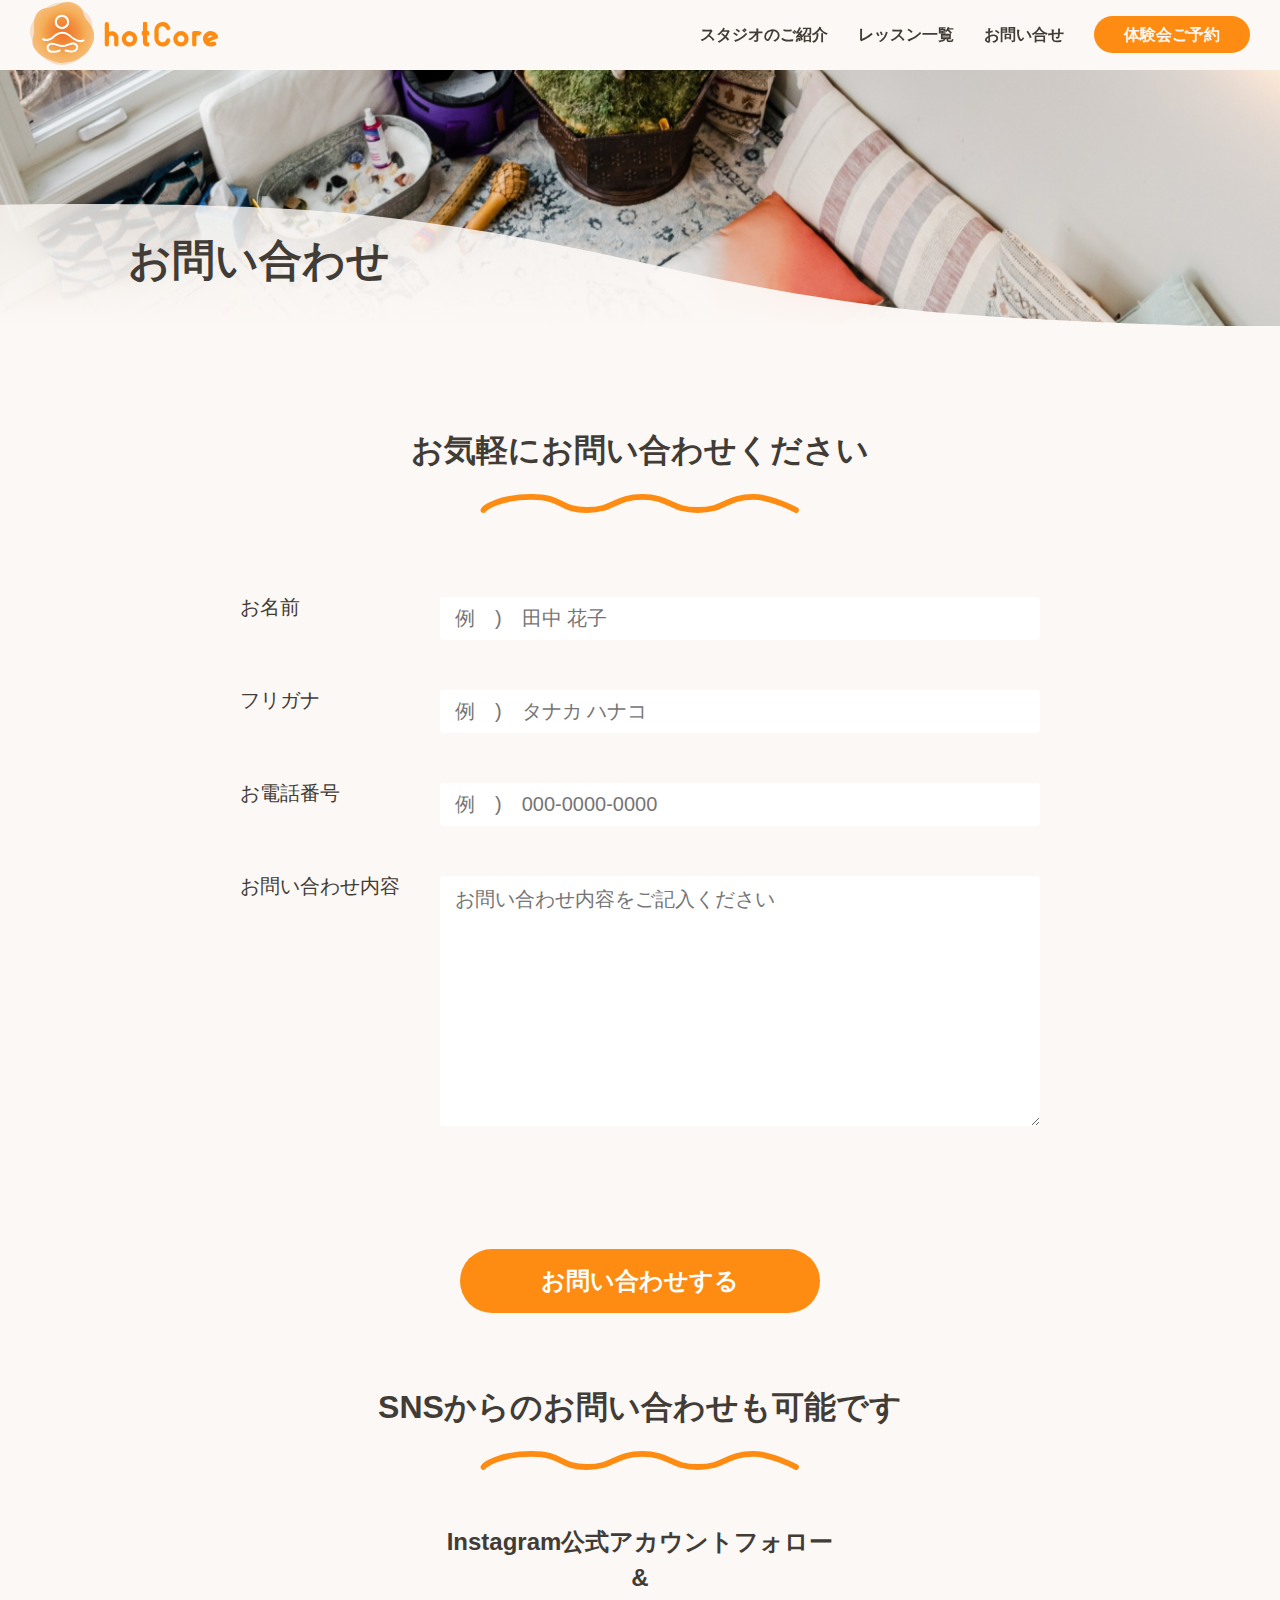
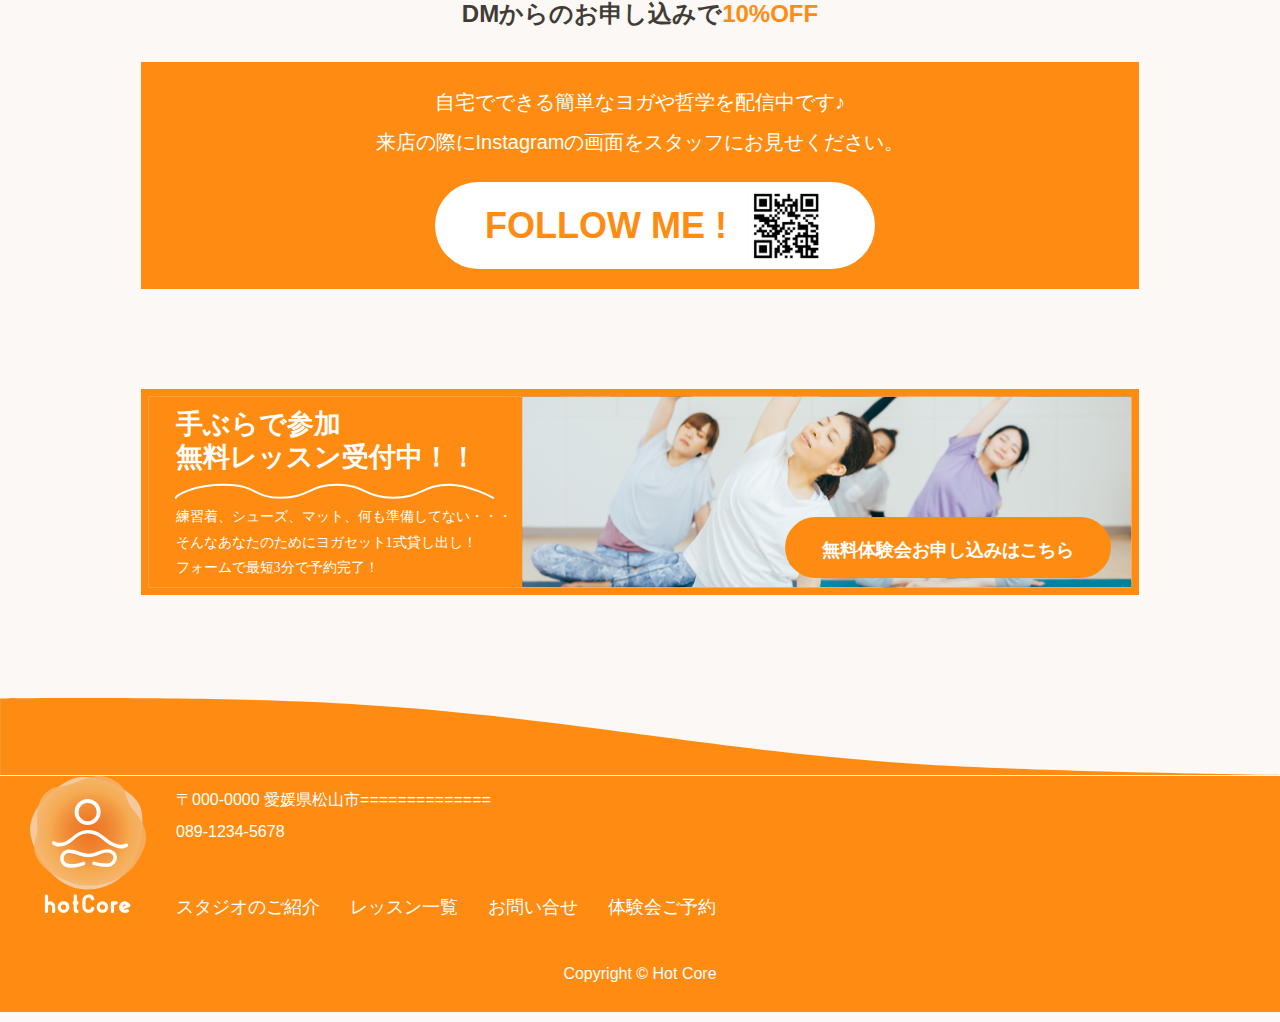
==== contact.html @ 3ba4bdf9 "Add files via upload" ====
<!DOCTYPE html>
<html lang="ja">
<head>
    <meta charset="UTF-8">
    <meta http-equiv="X-UA-Compatible" content="IE=edge">
    <meta name="viewport" content="width=device-width, initial-scale=1.0">
    <!-- favicon -->
    <link rel="shortcut icon" href="img/favicon.ico" type="image/x-icon">
    <!-- reset css -->
    <link rel="stylesheet" href="css/reset.css">
    <!-- FontAwesome CDN -->
    <link rel="stylesheet" href="https://use.fontawesome.com/releases/v5.15.4/css/all.css" integrity="sha384-DyZ88mC6Up2uqS4h/KRgHuoeGwBcD4Ng9SiP4dIRy0EXTlnuz47vAwmeGwVChigm" crossorigin="anonymous">
    <!-- original css -->
    <link rel="stylesheet" href="css/style.css">
    <title>hotCore | 松山初の少人数制ヨガスタジオ</title>
</head>
<body>

    <!-- ヘッダー -->
    <header class="header">
        <div class="header__logo">
            <h1><a href="index.html"><img src="img/logo.svg" alt="hotCoreのロゴ" class="header__logo-img"></a></h1>
        </div>
        <ul class="header__menu">
            <li class="header__menu-item"><a href="studio.html">スタジオのご紹介</a></li>
            <li class="header__menu-item"><a href="resson.html">レッスン一覧</a></li>
            <li class="header__menu-item"><a href="contact.html">お問い合せ</a></li>
            <li class="header__menu-item"><a class="header__menu-btn" href="trial.html">体験会ご予約</a></li>
        </ul>
        
        <!-- ハンバーガーメニュー -->
        <div class="sp-header">
            <div id="trial-btn" class="header__menu-item"><a class="header__menu-btn" href="trial.html">体験会ご予約</a></div>
            <div id="hamburger" class="header__menu-item hamburger">
                <span></span>
                <span></span>
                <span></span>
            </div>
        </div>
        <ul id="sp-header__menu" class="sp-header__menu">
            <li class="sp-header__menu-item"><a href="studio.html">スタジオのご紹介</a></li>
            <li class="sp-header__menu-item"><a href="resson.html">レッスン一覧</a></li>
            <li class="sp-header__menu-item"><a href="contact.html">お問い合せ</a></li>
            <li class="sp-header__menu-item"><a class="sp-header__menu-btn" href="trial.html">体験会ご予約</a></li>
        </ul>
    </header>

    <div class="page-parts__container">
        <!-- 下層ページのヘッダー -->
        <div class="page-parts__header contact__header">
            <picture>
                <source class="page-parts__header-mask" srcset="img/sp-page-parts__header-mask.svg" alt="" media="(max-width: 639px)">
                <img class="page-parts__header-mask" src="img/page-parts__header-mask.svg" alt="">
            </picture>
            <h2 class="page-parts__maintitle">お問い合わせ</h2>
        </div>

        <div class="contact__inner">
            <div class="common-title">
                <h2 class="common-maintitle">お気軽にお問い合わせください</h2>
                <img src="img/orange-line.svg" alt="" class="common-line">
            </div>

            <form class="form" action="#" method="post">
                <div class="form-row">
                    <h3><label for="name">お名前</label></h3>
                    <div class="input">
                        <input type="text" name="name" id="name" placeholder="例　)　田中 花子">
                    </div>
                </div>
                <div class="form-row">
                    <h3><label for="ruby">フリガナ</label></h3>
                    <div class="input"><input type="text" name="ruby" id="ruby" placeholder="例　)　タナカ ハナコ"></div>
                </div>
                <div class="form-row">
                    <h3><label for="tel">お電話番号</label></h3>
                    <div class="input"><input type="tel" name="tel" id="tel" placeholder="例　)　000-0000-0000"></div>
                </div>
                <div class="form-row">
                    <h3><label for="text">お問い合わせ内容</label></h3>
                    <div class="textarea"><textarea name="text" id="text" rows="10" placeholder="お問い合わせ内容をご記入ください"></textarea></div>
                </div>
                <div class="form-row">
                    <a href="#" class="form-btn">お問い合わせする</a>
                </div>
            </form>
        </div>
        <div class="common-inner">
            <div class="common-title">
                <h2 class="common-maintitle">SNSからの<span class="sp-br"></span>お問い合わせも可能です</h2>
                <img src="img/orange-line.svg" alt="" class="common-line">
            </div>

            <div class="sns__subtitle">
                <h3>
                    Instagram公式アカウントフォロー<br>
                    &amp;<br>
                    DMからのお申し込みで<span>10%OFF</span>
                </h3>
            </div>
            <div class="sns__desc">
                <p class="sns__text">
                    自宅でできる簡単なヨガや哲学を配信中です♪<br>
                    来店の際にInstagramの画面をスタッフにお見せください。
                </p>
                <div class="sns__link mt-20">
                    <a href="#"><i class="fab fa-instagram official"></i></a>
                    <div class="sns__qr"><p>FOLLOW ME !</p><img src="img/QR.svg" alt="QRコード"></div>
                </div>
            </div>
        </div>

        <!-- お申込みはこちらから -->
        <section class="banner common-wrapper">
            <div class="banner__inner common-inner">
                <!-- <div class="banner__desc">
                    <h2 class="banner__desc-title">手ぶらで参加<br>無料レッスン受付中！！</h2>
                    <img src="img/white-line.svg" class="banner__desc-line">
                    <p class="banner__desc-text">
                        練習着、シューズ、マット、何も準備してない・・・<br>
                        そんなあなたのためにヨガセット1式貸し出し！<br>
                        フォームで最短3分で予約完了！
                    </p>
                    <div class="banner__contact-box">
                        <img src="img/banner__img.jpg" alt="4人の女性がヨガをしている様子" class="banner__img">
                        <a href="contact.html" class="banner__contact-btn">無料体験会お申し込みはこちら</a>
                    </div>
                </div> -->
                <picture>
                    <source class="banner-img" srcset="img/sp-banner.svg" media="(max-width: 639px)">
                    <img src="img/banner.svg" alt="手ぶらで参加無料レッスン受付中" class="banner-img">
                </picture>
                <a href="">
                    <picture>
                        <source class="banner-btn" srcset="img/sp-banner-btn.svg" media="(max-width: 639px)">
                        <img src="img/banner-btn.svg" alt="無料体験会お申し込みはこちら" class="banner-btn">
                    </picture>
                </a>
                <!-- <a href="contact.html" class="banner__contact-btn">無料体験会お申し込みはこちら</a> -->
            </div>
        </section>
    </div>

    <!-- フッター -->
    <footer class="footer">
        <picture>
            <source srcset="img/sp-footer__deco.svg" media="(max-width: 639px)">
            <img class="footer__deco" src="img/footer__item.svg" alt="">
        </picture>
        <div class="footer__wrapper">
            <div class="footer__desc">
                <div class="footer__logo">
                    <a href="index.html"><img src="img/footer__logo.svg" alt="hotCore" class="footer__logo-img"></a>
                </div>
                <div class="footer__desc-detail">
                    <address>
                        <p class="address common-text">
                            〒000-0000 愛媛県松山市==============<br>
                            089-1234-5678
                        </p>   
                    </address>
                    <ul class="footer__menu">
                        <li class="footer__menu-item"><a href="studio.html">スタジオのご紹介</a></li>
                        <li class="footer__menu-item"><a href="resson.html">レッスン一覧</a></li>
                        <li class="footer__menu-item"><a href="contact.html">お問い合せ</a></li>
                        <li class="footer__menu-item"><a href="trial.html">体験会ご予約</a></li>
                    </ul>
                </div>
            </div>
            <small>Copyright &copy; Hot Core</small>
        </div>
    </footer>
    <script src="js/index.js"></script>
</body>
</html>
---- css/style.css ----
body{
    font-family: 'Zen Kaku Gothic New', sans-serif;
    color: #413C35;
    background-color: #FCF8F5;
}

p{
    line-height: 2;
}

/* header */
.header{
    height: 70px;
    display: flex;
    justify-content: space-between;
    align-items: center;

    position: fixed;
    top:  0;
    left: 0;
    right: 0;
    z-index: 1;
}

.header__logo{
    margin-left: 30px;
}

.header__menu{
    display: flex;
}

.header__menu-item{
    margin-right: 30px;
    font-weight: 600;
    transition: all 0.25s;
}

.header__menu-btn{
    color: #FCF8F5;
    background-color: #FE8C12;
    padding: 10px 30px;
    border-radius: 90px;
}

.sp-header,.sp-header__menu{
    display: none;
}

/* front-fv */
.front-fv__bg{
    position: relative;
}

.front-fv img {
    width: 100%;
}

.front-fv__desc{
    position: absolute;
    top: 50%;
    right: 30px;
}

.sp-front-fv__desc{
    display: none;
}

.front-fv__maintitle{
    font-size: calc(100vw / 30);
    line-height: 1.3;
    letter-spacing: 0.2em;
}

.front-fv__subtitle{
    font-size: calc(100vw / 78);
    padding-top: 20px;
}

/* common */
.common-wrapper{
    margin-top: 100px;
}

.common-inner{
    box-sizing: border-box;
    max-width: 1018px;
    width: 95%;
    margin: 0 auto;
    padding: 0 10px;
}

.common-inner-fluid{
    box-sizing: border-box;
    max-width: 1018px;
    width: 100%;
    margin: 0 auto;
}

.common-title + div,.common-title + ul,.common-title + ol,.common-title + form{
    margin-top: 50px;
}

.common-title{
    text-align: center;
}

.common-maintitle{
    font-size: 32px;
    padding-bottom: 20px;
    line-height: 1.5;
}

.common__desc{
    text-align: center;
    margin: 30px 0;
}

.common-subtitle{
    font-size: 24px;
    /* padding-bottom: 20px; */
}

.common-text{
    font-size: 16px;
}

.common-line{
    width: 320px;
}

.mt-50{
    margin-top: 50px;
}

.mt-30{
    margin-top: 30px;
}

.mt-20{
    margin-top: 20px;
}

.lh-15{
    line-height: 1.5;
}

.lh-17{
    line-height: 1.7;
}

/* banner */
/* .banner__inner{
    box-sizing: border-box;
    display: flex;
    color: #FFFFFF;
    font-weight: 500;
    background-color: #FE8C12;
    padding: 10px;
} */

.banner__inner{
    position: relative;
}

.banner-img{
    width: 100%;
}

.banner-btn{
    width: 32%;
    position: absolute;
    bottom: 20px;
    right: 3vw;
}

.banner-img{
    width: 100%;
}

/* .banner__desc{
    width: 35%;
    padding: 0 25px 0 25px;
}

.banner__desc-title{
    font-size: 28px;
    line-height: 1.3;
}

.banner__desc-line{
    width: 100%;
    padding-top: 10px;
    padding-bottom: 10px;
}

.banner__desc-text{
    font-size: 14px;
}

.banner__contact-box{
    width: 65%;
    position: relative;
}

.banner__img{
    width: 100%;
    height: auto;
} */

/* about */
.front-about__desc-box + .front-about__desc-box{
    margin-top: 100px;
}

.front-about__desc-box{
    display: flex;
    flex-wrap: wrap;
    justify-content: space-between;
    align-items: flex-end;
}

.front-about__desc{
    width: 55%;
    padding-bottom: 20px;
}

.front-about__img{
    display: block;
    width: 40%;
}

/* studio */
.front-studio__img-box{
    display: flex;
    flex-wrap: wrap;
    justify-content: space-between;
}

.front-studio__img{
    width: 47%;
}
    
.front-studio__guideline{
    background-color: #F0CDC1;
    padding: 20px 0;
    text-align: center;
}

.front-studio__guideline-text{
    color: #D06456;
    font-weight: 600;
    font-size: 20px;
    line-height: 1.5;
}

.front-studio__guideline a{
    text-decoration: underline;
}

/* front-instructor */
.front-instructor__wrap{
    text-align: center;
}

.front-instructor__desc{
    display: flex;
    flex-wrap: wrap;
    justify-content: space-between;
}

.front-instructor__desc-box{
    box-sizing: border-box;
    width: 48%;
    background-color: #FFFFFF;
    border-radius: 90px;
    padding: 20px 30px 50px;
    text-align: left;
}

.front-instructor__info-box{
    display: flex;
}

.front-instructor__img{
    width: 38%;
}

.front-instructor__img img{
    width: 100%;
}

.front-instructor__info{
    width: 62%;
    padding-left: 2%;
}

.front-instructor__name{
    font-size: 24px;
    font-weight: 600;
    margin-bottom: 5px;
}

.individual{
    font-size: 26px;
    font-weight: 600;
    padding-left: 15px;
}

.front-instructor__ctf{
    padding-inline-start: 1em;
}

.front-instructor__ctf li{
    font-size: 14px;
    line-height: 1.7;
    position: relative;
}

.front-instructor__ctf li::before{
    content: "・";
    position: absolute;
    top: 0em;
    left: -1em;
}

.front-instructor__text{
    font-size: 16px;
    font-weight: 500;
    line-height: 1.5;
    margin-top: 20px;
}

/* front-course */
.front-course__wrap{
    display: flex;
    flex-wrap: wrap;
    justify-content: space-between;
}

.front-course__course-box{
    width: 31%;
    border-radius: 90px;
    overflow: hidden;
}

.front-course__img{
    width: 100%;
    height: 53%;
}

.front-course__desc{
    box-sizing: border-box;
    background-color: #FFFFFF;
    height: 47%;
    padding: 20px 35px 30px;
}

.front-course__text{
    font-weight: 500;
}

.front-course__btn{
    margin-top: 100px;
    text-align: center;
}

.front-course__btn a{
    display: block;
    width: 45%;
    background-color: #FE8C12;
    color: #FFFFFF;
    font-size: 24px;
    font-weight: 600;
    margin: 0 auto;
    padding: 20px 0;
    border-radius: 90px;
}

/* front-itd */
.front-itd__wrap{
    display: flex;
    flex-wrap: wrap;
    align-items: flex-end;
    background-color: #FFFFFF;
    padding: 30px 30px;
    border-radius: 90px;
}

.front-itd__img{
    width: 44%;
}

.front-itd__desc-box{
    box-sizing: border-box;
    width: 56%;
    padding: 0 30px 0 20px;
}

.front-itd__subtitle{
    color: #FE8C12;
}

.front-itd__btn{
    display: block;
    width: 100%;
    background-color: #FE8C12;
    color: #FFFFFF;
    font-size: 24px;
    font-weight: 600;
    border-radius: 90px;
    text-align: center;
    padding: 20px 0;
    margin-top: 30px;
}

/* front-voice */
.front-voice__desc-box{
    display: flex;
    align-items: center;
}

.front-voice__img{
    width: 18%;
}

.front-voice__desc-box + .front-voice__desc-box{
    margin-top: 50px;
}

.front-voice__desc{
    width: 82%;
    background-color: #F6D7BD;
    font-weight: 500;
    padding: 30px 40px;
    border-radius: 90px;
    margin-left: 50px;
    position: relative;
}

.front-voice__desc::before{
    content: "";
    width: 30px;
    height: 25px;
    background-color: #F6D7BD;
    clip-path: polygon(0 50%, 100% 0, 100% 100%, 0 50%);
    position: absolute;
    top: 50%;
    left: -28px;
    transform: translateY(-50%);
}

.front-voice__info{
    font-size: 24px;
}

/* front-access */
.map{
    width: 100%;
}

/* front-contact */
.front-contact__btn{
    display: block;
    width: 45%;
    background-color: #FE8C12;
    color: #FFFFFF;
    font-size: 24px;
    font-weight: 600;
    text-align: center;
    border-radius: 90px;
    margin: 70px auto 0;
    padding: 20px 0;
}

/* footer */
.footer{
    color: #FFFFFF;
    font-weight: 500;
    text-align: center;
    margin-top: 100px;
}

.footer__deco{
    width: 100%;
    margin-bottom: -2px;
}

.footer__wrapper{
    background-color: #FE8C12;
    padding: 0 30px 30px;
}

.footer__desc{
    display: flex;
    align-items: flex-end;
}

.footer__desc-detail{
    padding-left: 30px;
    text-align: left;
}

address{
    font-style: normal;
}

.footer__menu{
    display: flex;
    font-size: 18px;
    padding-top: 50px;
}

.footer__menu-item + *{
    padding-left: 30px;
}

small{
    display: block;
    margin-top: 50px;
}

/* page-parts */
.page-header{
    background-color: #FCF8F5;
}

.page-parts__container{
    margin-top: 70px;
}

.page-parts__header{
    width: 100%;
    height: 20vw;
    position: relative;
    background-repeat: no-repeat;
    background-size: cover;
    background-position: center;
}

.page-parts__header-bg{
    width: 100%;
    height: 100%;
}

.page-parts__header-mask{
    width: 100%;
    position: absolute;
    bottom: -2px;
    left: 0;
}

.page-parts__maintitle{
    font-size: calc(100vw / 30);
    position: absolute;
    bottom: 3.5vw;
    left: 10vw;
}

/* studio */
.studio__header{
    background-image: url("../img/studio-header.jpg");
}

/* resson */
.resson__header{
    background-image: url("../img/resson-header.jpg");
}

.resson__wrap{
    display: flex;
    flex-wrap: wrap;
}

.resson__img{
    width: 43%;
}

.resson__img img{
    width: 100%;
}

.resson__desc{
    box-sizing: border-box;
    width: 57%;
    padding-left: 6%;

}


.resson__info-list{
    font-weight: 500;
}

.resson__features{
    display: inline-block;
    color: #FCF8F5;
    background-color: #FE8C12;
    font-weight: 500;
    font-size: 16px;
    padding: 0 30px;
    border-radius: 90px;
}

.resson__text{
    line-height: 1.5;
}

.resson__cp-lists{
    display: flex;
    flex-wrap: wrap;
    justify-content: space-between;
}

.resson__cp-list{
    box-sizing: border-box;
    width: 31%;
    background-color: #FFFFFF;
    text-align: center;
    padding: 40px 20px;
    border-radius: 90px;
}

.resson__cp-topbox{
    background-image: url("../img/dashed.svg");
    background-position: bottom;
    background-size: contain;
    background-repeat: repeat-x;
    padding-bottom: 10px;
}

.resson__cp-bottombox{
    padding-top: 10px;
}

.resson__cp-name{
    font-size: 28px;
    color: #FE8C12;
}

.resson__cp-price{
    font-size: 26px;
    font-weight: 600;
    margin-top: 5px;
}

.resson__cp-price span{
    font-size: 16px;
    font-weight: 400;
    padding-left: 10px;
}

.resson__cp-not{
    font-size: 20px;
    font-weight: 600;
}

.resson__cp-not span:nth-child(1){
    font-size: 24px;
}

.resson__cp-not span:nth-child(2){
    font-size: 20px;
    font-weight: 500;
}

.resson__cp-any span{
    font-size: 22px;
}

.resson__cp-features{
    text-align: left;
    font-weight: 500;
    line-height: 1.5;
    padding-inline-start: 10px;
}

/* contact */
.contact__header{
    background-image: url("../img/contact-header.jpg");
}

.contact__inner{
    margin-top: 100px;
}

.form{
    max-width: 800px;
    width: 85%;
    margin: 0 auto;
    padding-top: 30px;
}

.form-row + * {
    margin-top: 50px;
}

.form-row{
    display: flex;
}

.form-row h3{
    width: 25%;
}

.form-row label{
    font-size: 20px;
    font-weight: 500;
}

input, textarea{
    width: 100%;
    border: none;
    font-size: 20px;
}

.input, .textarea{
    width: 75%;
}

.input input,.textarea textarea{
    box-sizing: border-box;
    background-color: #FFFFFF;
    padding: 10px 15px;
    border-radius: 4px;
}

.form-btn{
    display: block;
    width: 45%;
    background-color: #FE8C12;
    color: #FFFFFF;
    font-size: 24px;
    font-weight: 600;
    text-align: center;
    border-radius: 90px;
    margin: 70px auto;
    padding: 20px 0;
}

.sns__subtitle{
    font-size: 24px;
    text-align: center;
    font-weight: 500;
    line-height: 1.5;
}

.sns__subtitle span{
    color: #FE8C12;
}

.sns__desc{
    background-color: #FE8C12;
    color: #FFFFFF;
    text-align: center;
    padding: 20px 0;
    margin-top: 30px;
}

.sns__text{
    font-size: 20px;
}

.sns__link{
    display: flex;
    align-items: center;
    justify-content: center;
}

.official{
    font-size: 90px;
}

.sns__qr{
    display: flex;
    align-items: center;
    background-color: #FFFFFF;
    padding: 5px 50px;
    border-radius: 90px;
    margin-left: 30px;
}

.sns__qr p{
    color: #FE8C12;
    font-size: 36px;
    font-weight: 600;
    padding-right: 20px;
}

/* trial */
.trial__header{
    background-image: url("../img/trial-header.jpg");
}

.trial__subtitle{
    line-height: 1.5;
}

.trial__wrap{
    display: flex;
    flex-wrap: wrap;
    justify-content: space-between;
    align-items: center;
}

.trial__desc{
    width: 55%;
}

.trial__img{
    display: block;
    width: 40%;
}

.trial__flow-list + *{
    padding-top: 100px;
}

.trial__flow-img{
    width: 30%;
}

.trial__flow-img img{
    width: 100%;
}

.trial__flow-list{
    display: flex;
    align-items: center;
    position: relative;
    overflow: hidden;
}

.trial__flow-number::before,.trial__flow-number::after{
    content: "";
    width: 5px;
    height: 300px;
    background-image: url("../img/trial-line.svg");
    position: absolute;
    left: 50%;
    transform: translateX(-50%);
    z-index: -1;
}

.trial__flow-number01::before,.trial__flow-number01::after{
    top: 0;
}

.trial__flow-number02::before,.trial__flow-number03::before{
    top: 0;
}

.trial__flow-number02::after,.trial__flow-number03::after{
    bottom: 0;
}

.trial__flow-number04::before,.trial__flow-number04::after{
    bottom: 0;
}

.trial__flow-number {
    width: 5%;
    margin: 0 3.5% 0 6.5%;
    position: relative;
}

.trial__flow-number-bg{
    width: 100%;
    padding-bottom: 100%;
    background-color: #FE8C12;
    border-radius: 50%;
    position: relative;
}

.trial__flow-number p{
    font-size: 32px;
    font-weight: 600;
    color: #FFFFFF;
    position: absolute;
    top: 6px;
    left: 50%;
    transform: translateX(-50%);
    line-height: 1;
}

.trial__flow-desc{
    width: 55%;
}

.trial__flow-subtitle{
    font-size: 32px;
}

.trial__flow-text a{
    color: #FE8C12;
    text-decoration: underline;
}

.trial__banner-subtitle{
    text-align: center;
    font-size: 24px;
    margin-bottom: 50px;
}

.trial__banner{
    width: 100%;
}

.trial__book-subtitle{
    text-align: center;
}

.ycbm{
    width: 100%;
    margin-top: 50px;
}

/* tablet */
@media screen and (min-width:640px) and (max-width:1023px) {
    .br::before{
        content: "\A";
        white-space: pre;
    }
}

@media screen and (max-width:1023px) {
    .header__menu{
        display: none;
    }

    .header__menu-item.hidden{
        opacity: 0;
    }

    .sp-header{
        display: flex;
        align-items: center;
    }

    .hamburger{
        box-sizing: border-box;
        width: 30px;
        position: relative;
    }

    .hamburger span{
        display: block;
        width: 100%;
        height: 3px;
        background-color: #FE8C12;
        border-radius: 90px;
        transition: all 0.25s;
        position: absolute;
    }

    .hamburger span:nth-of-type(1){
        top: -8px;
        left: 0;
    }

    .hamburger span:nth-of-type(2){
        top: 0;
        left: 0;
    }

    .hamburger span:nth-of-type(3){
        top: 8px;
        left: 0;
    }

    .hamburger.open span:nth-of-type(1){
        top: 0;
        left: 0;
        transform: rotate(45deg);
    }

    .hamburger.open span:nth-of-type(2){
        opacity: 0;
    }

    .hamburger.open span:nth-of-type(3){
        top: 0;
        left: 0;
        transform: rotate(-45deg);
    }

    /* .hamburger span,
    .hamburger span::before,
    .hamburger span::after{
        content: "";
        display: block;
        width: 100%;
        height: 3px;
        background-color: #FE8C12;
        border-radius: 90px;
        transition: all 0.25s;
    }
    
    .hamburger span{
        position: relative;
    }

    .hamburger span::before{
        position: absolute;
        top: -8px;
        left: 0;
    }

    .hamburger span::after{
        position: absolute;
        top: 8px;
        left: 0;
    }

    .hamburger.open span{
        visibility: hidden;
    }

    .hamburger.open span::before{
        top: 0;
        left: 0;
        transform: rotate(45deg);
        visibility: visible;
    }
    
    .hamburger.open span::after{
        top: 0;
        left: 0;
        transform: rotate(-45deg);
        visibility: visible;
    } */

    .sp-header__menu{
        display: block;
        box-sizing: border-box;
        width: 100%;
        height: calc(100vh - 70px);
        background-color: #FCF8F5;
        position: fixed;
        bottom: 0;
        left: 0;
        text-align: center;
        padding-top: 50px;
        opacity: 0;
        visibility: hidden;
        transition: all 0.25s;
    }

    .sp-header__menu.open{
        opacity: 1;
        visibility: visible;
    }

    .sp-header__menu-item{
        box-sizing: border-box;
        font-size: 22px;
        font-weight: 600;
    }

    .sp-header__menu-item + .sp-header__menu-item{
        margin-top: 50px;
    }

    .sp-header__menu-btn{
        color: #FFFFFF;
        background-color: #FE8C12;
        padding: 15px 60px;
        border-radius: 90px;
        display: inline-block;
    }

    .common-title + div, .common-title + ul, .common-title + ol, .common-title + form {
        margin-top: 40px;
    }

    .common-maintitle {
        font-size: 28px;
        padding-bottom: 10px;
        line-height: 1.5;
    }

    .common-line{
        width: 280px;
    }    

    .common-wrapper {
        margin-top: 80px;
    }    

    .common-block__wrap {
        margin-top: 40px;
    }

    .common-text {
        font-size: 14px;
    }

    .common__desc {
        margin: 25px 0;
    }

    .common-subtitle{
        font-size: 20px;
        /* padding-bottom: 30px; */
    }

    .mt-50{
        margin-top: 30px;
    }

    .mt-30 {
        margin-top: 10px;
    }

    .mt-20{
        margin-top: 15px;
    }

    .front-studio__guideline {
        padding: 15px 0;
    }

    .front-studio__guideline-text {
        font-size: 18px;
    }

    .front-instructor__name {
        font-size: 22px;
        font-weight: 600;
        margin-bottom: 5px;
    }

    .individual {
        font-size: 24px;
        padding-left: 10px;
    }

    .front-instructor__text {
        font-size: 14px;
        margin-top: 15px;
    }

    .front-instructor__ctf li {
        font-size: 11px;
    }

    .front-course__btn {
        margin-top: 80px;
    }

    .front-course__btn a {
        font-size: 22px;
        padding: 15px 0;
    }

    .front-itd__desc-box {
        padding: 0 10px 0 20px;
    }

    .front-itd__btn {
        font-size: 20px;
        padding: 15px 0;
        margin-top: 20px;
    }

    .front-voice__desc {
        margin-left: 40px;
    }

    .front-voice__info {
        font-size: 22px;
    }

    .front-contact__btn {
        font-size: 22px;
        margin: 60px auto 0;
        padding: 15px 0;
    }

    .front-access__wrap p{
        width: 95%;
        padding: 0 10px;
        margin: 0 auto;
    }

    .footer{
        margin-top: 80px;
    }

    .footer__desc-detail {
        padding-left: 20px;
    }

    .footer__menu {
        font-size: 16px;
        padding-top: 40px;
    }

    small{
        margin-top: 40px;
    }

    .resson__desc {
        padding-left: 4%;
    }

    .resson__features {
        padding: 0px 20px;
    }

    .resson__cp-name {
        font-size: 24px;
    }

    .resson__cp-price {
        font-size: 24px;
    }

    .resson__cp-price span {
        font-size: 14px;
    }

    .resson__cp-not {
        font-size: 18px;
    }

    .resson__cp-not span:nth-child(1) {
        font-size: 22px;
    }

    .resson__cp-not span:nth-child(2) {
        font-size: 18px;
    }

    .form-row {
        display: block;
    }

    .form-row h3 {
        width: auto;
        font-size: 20px;
    }

    .input, .textarea {
        width: 100%;
        margin-top: 15px;
    }
    
    input, textarea {
        font-size: 18px;
    }

    .form-btn {
        width: 50%;
        font-size: 22px;
    }

    .sns__subtitle{
        font-size: 22px;
    }

    .sns__text {
        font-size: 16px;
    }

    .official {
        font-size: 70px;
    }

    .sns__qr p {
        font-size: 28px;
    }

    .trial__flow-subtitle {
        font-size: 26px;
    }

    .trial__flow-list + * {
        padding-top: 80px;
    }

    /* .trial__flow-list:nth-child(1):before{
        height: 120px;
    }

    .trial__flow-list:nth-child(4):before {
        height: 210px;
    } */

    .trial__flow-number {
        width: 40px;
        height: 40px;
    }

    /* .trial__flow-number01::after{
        content: "";
        width: 10px;
        height: 30px;
        background-color: #FCF8F5;
        position: absolute;
        bottom: 100%;
        left: 50%;
        transform: translateX(-50%);
    }

    .trial__flow-number04::after{
        content: "";
        width: 10px;
        height: 30px;
        background-color: #FCF8F5;
        position: absolute;
        top: 100%;
        left: 50%;
        transform: translateX(-50%);
    } */

    .trial__flow-number p {
        font-size: 24px;
    }

    .ycbm {
        margin-top: 30px;
    }
}

/* sp */
@media screen and (max-width:639px) {
    .sp-br::before{
        content: "\A";
        white-space: pre;
    }

    .header__logo {
        margin-left: 15px;
    }    

    .header__logo-img{
        height: 40px;
    }

    .header__menu-btn {
        padding: 10px 15px;
        font-size: 14px;
    }

    .header__menu-item {
        margin-right: 15px;
    }

    .front-fv__desc{
        display: none;
    }
    
    .sp-front-fv__desc{
        display: block;
        padding: 0 20px;
    }
    
    .front-fv__maintitle {
        font-size: calc(100vw / 18);
    }

    .front-fv__subtitle {
        font-size: calc(100vw / 33);
    }

    .common-wrapper {
        margin-top: 50px;
    }

    .common-title + div, .common-title + ul, .common-title + ol, .common-title + form {
        margin-top: 30px;
    }

    .common-inner{
        width: 100%;
    }

    .common-maintitle{
        font-size: 22px;
    }

    .common-subtitle{
        font-size: 16px;
        /* padding-bottom: 15px; */
    }

    .common-line {
        width: 240px;
    }

    .common-text{
        font-size: 12px;
    }

    .mt-50{
        margin-top: 20px;
    }

    .mt-30{
        margin-top: 15px;
    }

    .mt-20{
        margin-top: 10px;
    }

    .banner-btn {
        width: 78%;
        position: absolute;
        bottom: 38px;
        left: 50%;
        transform: translate(-50%);
    }

    .front-about__desc-box + .front-about__desc-box {
        margin-top: 50px;
    }

    .front-about__desc {
        width: 100%;
        padding-bottom: 0;
        margin-top: 20px;
        order: 1;
        text-align: center;
    }

    .mt{
        margin-top: 0;
    }

    .front-about__img {
        width: 100%;
    }  

    .front-studio__img + .front-studio__img{
        margin-top: 30px;
    }

    .front-studio__img {
        width: 100%;
    }

    .front-studio__guideline-text {
        font-size: 12px;
    }

    .front-instructor__desc-box + .front-instructor__desc-box {
        margin-top: 30px;
    }

    .front-instructor__desc-box {
        width: 100%;
    }

    .front-instructor__name{
        font-size: 20px;
    }

    .individual {
        font-size: 22px;
    }

    .front-instructor__text {
        font-size: 12px;
        margin-top: 15px;
    }

    .front-course__course-box + .front-course__course-box {
        margin-top: 30px;
    }

    .front-course__course-box {
        width: 100%;
    }

    .front-course__desc{
        text-align: center;
    }

    .front-course__subtitle{
        font-size: 20px;
    }

    .front-course__img {
        height: 55%;
    }

    .front-course__btn {
        margin-top: 50px;
    }

    .front-course__btn a {
        width: 80%;
        font-size: 18px;
    }

    .front-itd__wrap {
        justify-content: center;
        padding: 30px 30px;
    }

    .front-itd__img {
        width: 95%;
    }

    .front-itd__desc-box {
        width: 95%;
        padding: 0;
        margin-top: 20px;
    }

    .front-itd__subtitle{
        text-align: center;
        font-size: 20px;
    }

    .front-itd__btn {
        font-size: 16px;
    }

    .front-voice__info {
        font-size: 14px;
    }

    .front-voice__text{
        font-size: 12px;
    }

    .front-voice__desc {
        margin-left: 15px;
        padding: 30px 30px;
    }

    .front-voice__desc::before {
        width: 12px;
        height: 11px;
        left: -11px;
    }

    .map{
        height: 230px;
    }

    .front-access__wrap p{
        font-size: 12px;
    }

    .front-contact__btn {
        font-size: 18px;
        margin: 50px auto 0;
        width: 80%;
    }

    .footer{
        margin-top: 50px;
    }

    .footer__desc-detail{
        padding: 0;
        margin-top: 20px;
    }

    .footer__wrapper {
        padding: 0px 10px 20px;
    }

    .footer__menu-item + * {
        padding-left: 10px;
    }

    .footer__desc {
        align-items: center;
        flex-direction: column;
    }

    .footer__menu {
        font-size: 12px;
        padding-top: 30px;
    }

    .footer__logo-img{
        width: 70%;
    }

    .page-parts__header{
        height: 40vw;
    }

    .page-parts__maintitle {
        font-size: calc(100vw / 18);
        bottom: 10px;
        left: 4vw;
    }

    .studio__header{
        background-image: url("../img/sp-studio__header.jpg");
    }

    .resson__header{
        background-image: url("../img/sp-resson__header.jpg");
    }

    .resson__img {
        width: 100%;
    }

    .resson__desc {
        padding: 0 8%;
        margin-top: 30px;
        width: 100%;
    }

    .resson__subtitle {
        font-size: 18px;
    }

    .resson__features {
        padding: 0px 18px;
        line-height: 1.7;
    }
    
    .resson__cp-list + .resson__cp-list{
        margin-top: 30px;
    }

    .resson__cp-list {
        width: 100%;
    }
    
    .resson__cp-name {
        font-size: 26px;
    }
    
    .resson__cp-price {
        font-size: 26px;
    }

    .resson__cp-price span {
        font-size: 16px;
    }

    .resson__cp-not span:nth-child(1) {
        font-size: 20px;
    }

    .form-row h3 {
        width: auto;
        font-size: 18px;
    }
    
    input, textarea {
        font-size: 16px;
    }

    .form-btn {
        width: 100%;
        font-size: 18px;
        padding: 15px 0;
        margin: 50px 0;
    }

    .sns__subtitle {
        font-size: 20px;
    }

    .sns__text {
        font-size: 12px;
    }

    .official {
        font-size: 60px;
    }

    .sns__qr {
        padding: 10px 20px;
        margin-left: 20px;
        position: relative;
    }

    .sns__qr::before {
        content: "";
        width: 15px;
        height: 26px;
        background-color: #FFFFFF;
        clip-path: polygon(0 50%, 100% 0, 100% 100%, 0 50%);
        position: absolute;
        top: 35%;
        left: -8px;
    }

    .sns__qr p {
        font-size: 22px;
        padding-right: 10px;
    }

    .sns__qr img{
        height: 50px;
    }

    .trial__header{
        background-image: url("../img/sp-trial__header.jpg");
    }

    .trial__desc {
        width: 100%;
        order: 1;
        margin-top: 30px;
        text-align: center;
    }

    .trial__img {
        width: 100%;
    }

    .trial__flow-list + * {
        padding-top: 50px;
    }

    .trial__flow-list::before {
        left: 37.2%;
    }

    .trial__flow-list:nth-child(1):before {
        height: 80px;
    }
        
    .trial__flow-list:nth-child(4):before {
        height: 130px;
    }    

    .trial__flow-number {
        width: 30px;
        height: 30px;
        margin: 0 5% 0 5%;
    }

    .trial__flow-number04::after{

    }

    .trial__flow-subtitle{
        font-size: 18px;
    }

    .trial__flow-number p {
        font-size: 16px;
    }

    .ycbm {
        margin-top: 20px;
    }

}
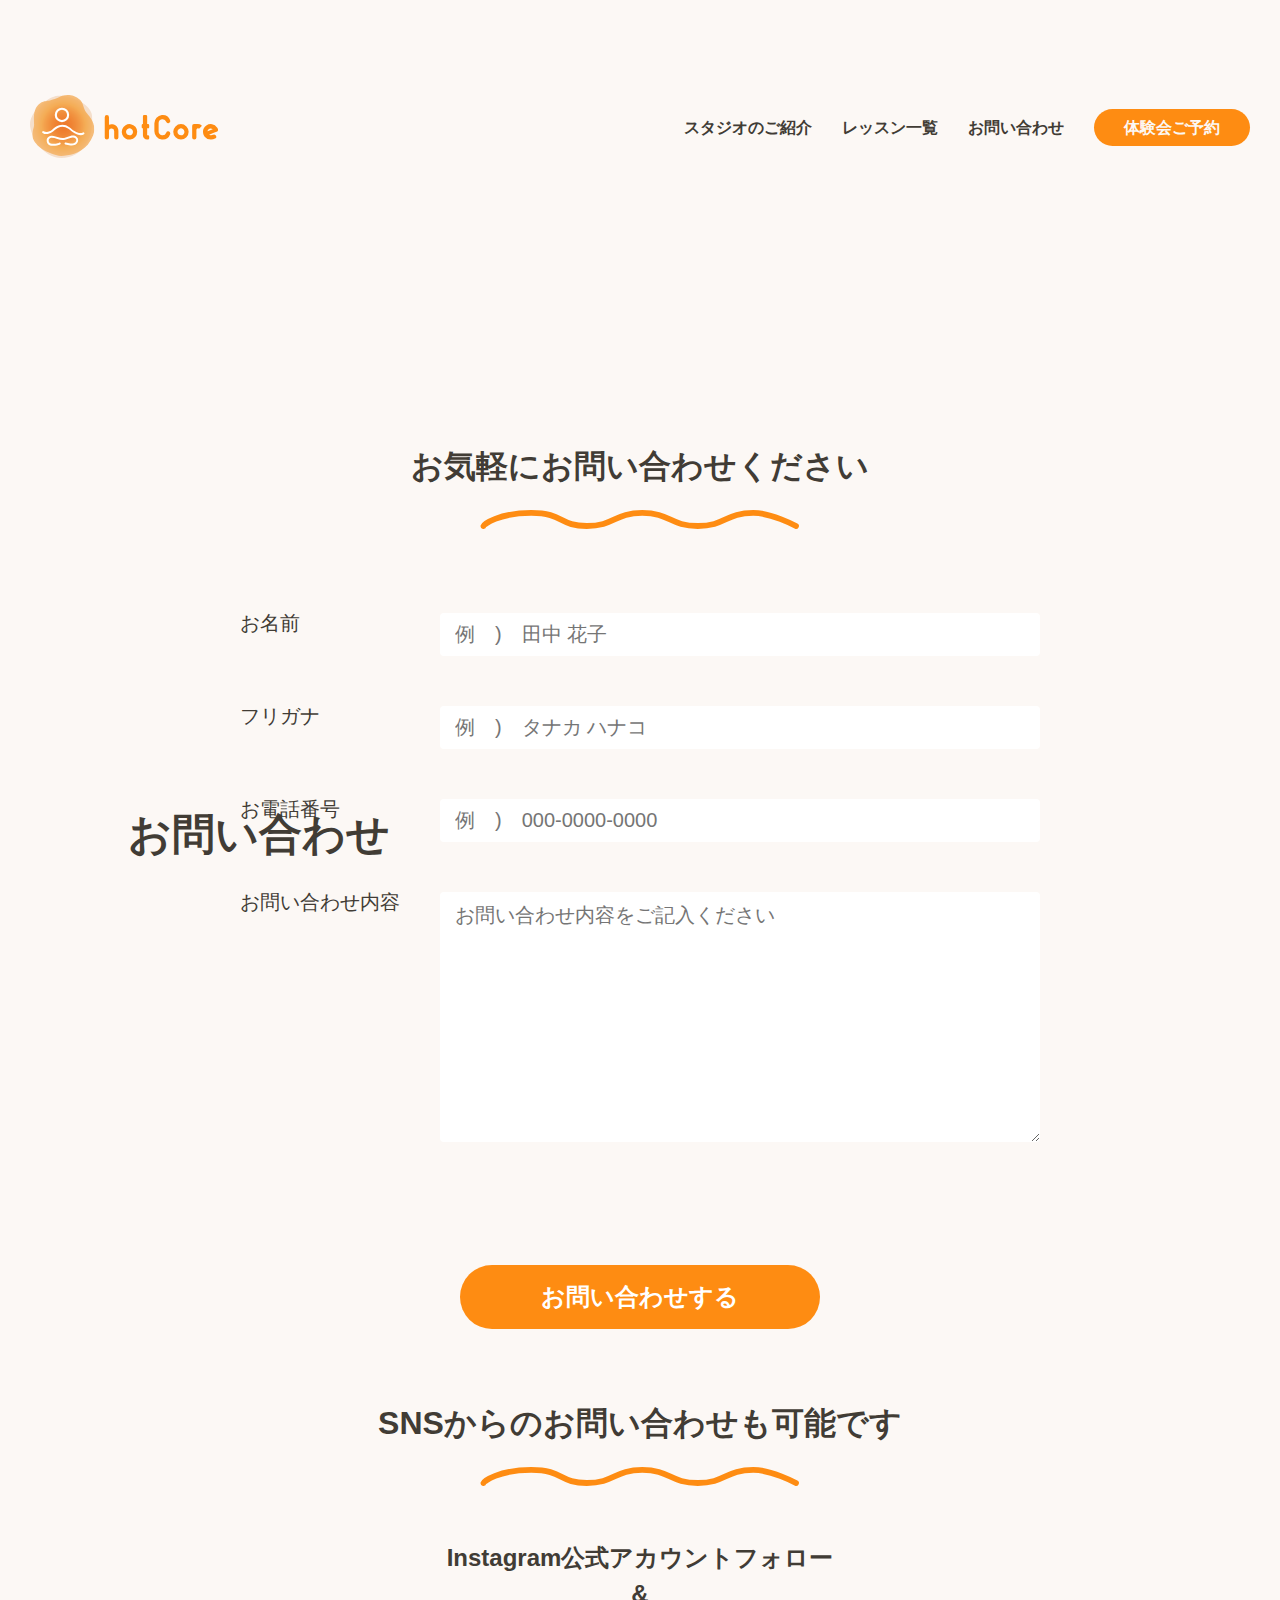
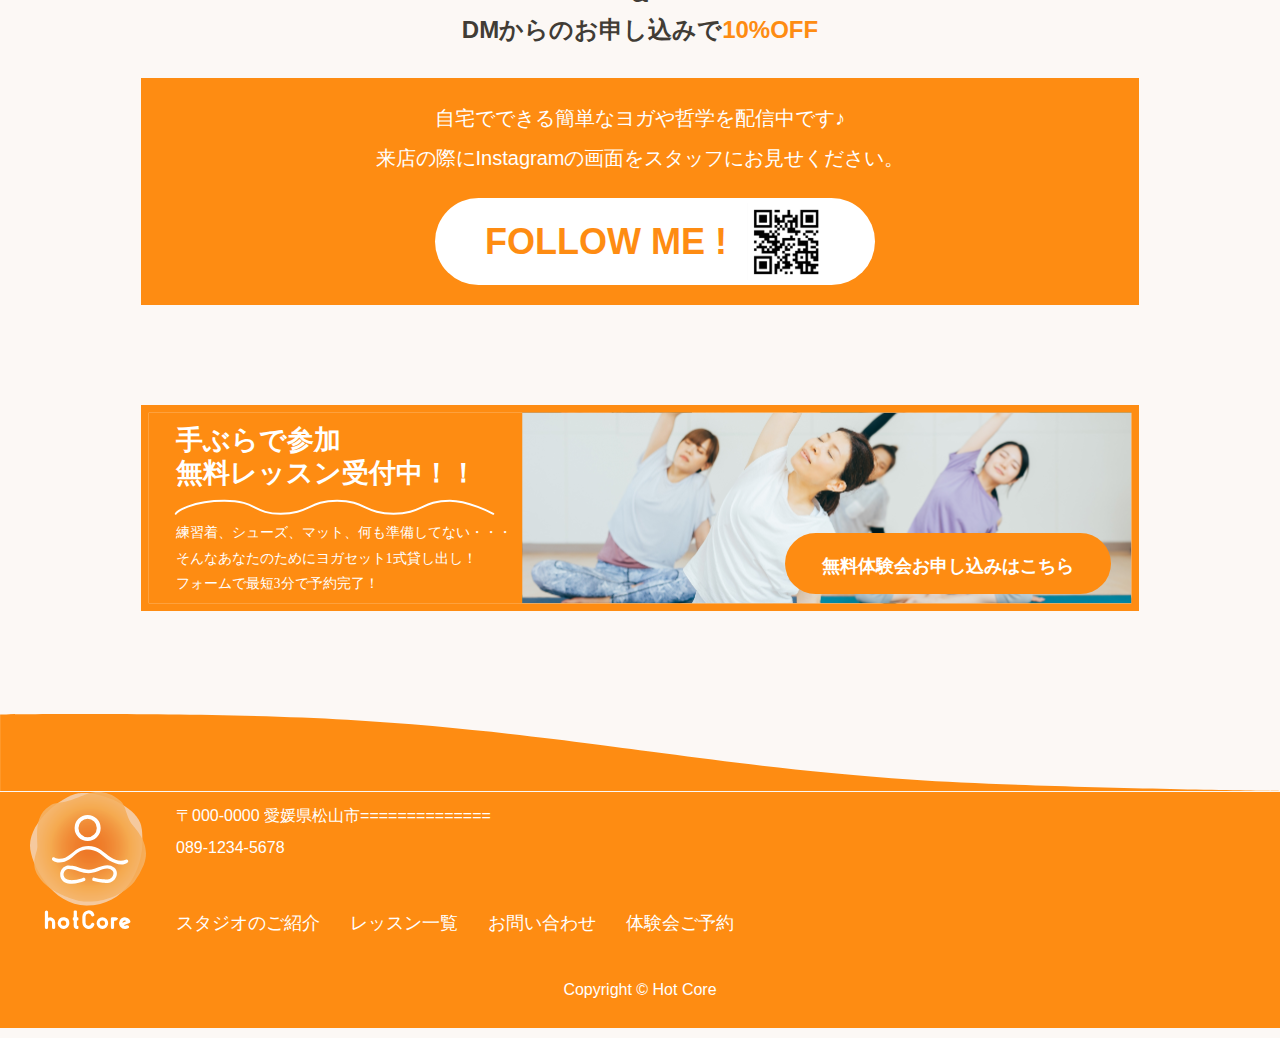
==== commit 7b4aa2e2: "Update contact.html" ====
--- a/contact.html
+++ b/contact.html
@@ -17,14 +17,14 @@
 <body>
 
     <!-- ヘッダー -->
-    <header class="header">
+    <header class="header page-parts__header">
         <div class="header__logo">
             <h1><a href="index.html"><img src="img/logo.svg" alt="hotCoreのロゴ" class="header__logo-img"></a></h1>
         </div>
         <ul class="header__menu">
             <li class="header__menu-item"><a href="studio.html">スタジオのご紹介</a></li>
             <li class="header__menu-item"><a href="resson.html">レッスン一覧</a></li>
-            <li class="header__menu-item"><a href="contact.html">お問い合せ</a></li>
+            <li class="header__menu-item"><a href="contact.html">お問い合わせ</a></li>
             <li class="header__menu-item"><a class="header__menu-btn" href="trial.html">体験会ご予約</a></li>
         </ul>
         
@@ -40,17 +40,17 @@
         <ul id="sp-header__menu" class="sp-header__menu">
             <li class="sp-header__menu-item"><a href="studio.html">スタジオのご紹介</a></li>
             <li class="sp-header__menu-item"><a href="resson.html">レッスン一覧</a></li>
-            <li class="sp-header__menu-item"><a href="contact.html">お問い合せ</a></li>
+            <li class="sp-header__menu-item"><a href="contact.html">お問い合わせ</a></li>
             <li class="sp-header__menu-item"><a class="sp-header__menu-btn" href="trial.html">体験会ご予約</a></li>
         </ul>
     </header>
 
     <div class="page-parts__container">
         <!-- 下層ページのヘッダー -->
-        <div class="page-parts__header contact__header">
+        <div class="page-parts__fv contact__fv">
             <picture>
-                <source class="page-parts__header-mask" srcset="img/sp-page-parts__header-mask.svg" alt="" media="(max-width: 639px)">
-                <img class="page-parts__header-mask" src="img/page-parts__header-mask.svg" alt="">
+                <source class="page-parts__fv-mask" srcset="img/sp-page-parts__fv-mask.svg" alt="" media="(max-width: 639px)">
+                <img class="page-parts__fv-mask" src="img/page-parts__fv-mask.svg" alt="">
             </picture>
             <h2 class="page-parts__maintitle">お問い合わせ</h2>
         </div>
@@ -113,19 +113,6 @@
         <!-- お申込みはこちらから -->
         <section class="banner common-wrapper">
             <div class="banner__inner common-inner">
-                <!-- <div class="banner__desc">
-                    <h2 class="banner__desc-title">手ぶらで参加<br>無料レッスン受付中！！</h2>
-                    <img src="img/white-line.svg" class="banner__desc-line">
-                    <p class="banner__desc-text">
-                        練習着、シューズ、マット、何も準備してない・・・<br>
-                        そんなあなたのためにヨガセット1式貸し出し！<br>
-                        フォームで最短3分で予約完了！
-                    </p>
-                    <div class="banner__contact-box">
-                        <img src="img/banner__img.jpg" alt="4人の女性がヨガをしている様子" class="banner__img">
-                        <a href="contact.html" class="banner__contact-btn">無料体験会お申し込みはこちら</a>
-                    </div>
-                </div> -->
                 <picture>
                     <source class="banner-img" srcset="img/sp-banner.svg" media="(max-width: 639px)">
                     <img src="img/banner.svg" alt="手ぶらで参加無料レッスン受付中" class="banner-img">
@@ -136,7 +123,6 @@
                         <img src="img/banner-btn.svg" alt="無料体験会お申し込みはこちら" class="banner-btn">
                     </picture>
                 </a>
-                <!-- <a href="contact.html" class="banner__contact-btn">無料体験会お申し込みはこちら</a> -->
             </div>
         </section>
     </div>
@@ -162,7 +148,7 @@
                     <ul class="footer__menu">
                         <li class="footer__menu-item"><a href="studio.html">スタジオのご紹介</a></li>
                         <li class="footer__menu-item"><a href="resson.html">レッスン一覧</a></li>
-                        <li class="footer__menu-item"><a href="contact.html">お問い合せ</a></li>
+                        <li class="footer__menu-item"><a href="contact.html">お問い合わせ</a></li>
                         <li class="footer__menu-item"><a href="trial.html">体験会ご予約</a></li>
                     </ul>
                 </div>
@@ -172,4 +158,4 @@
     </footer>
     <script src="js/index.js"></script>
 </body>
-</html>+</html>
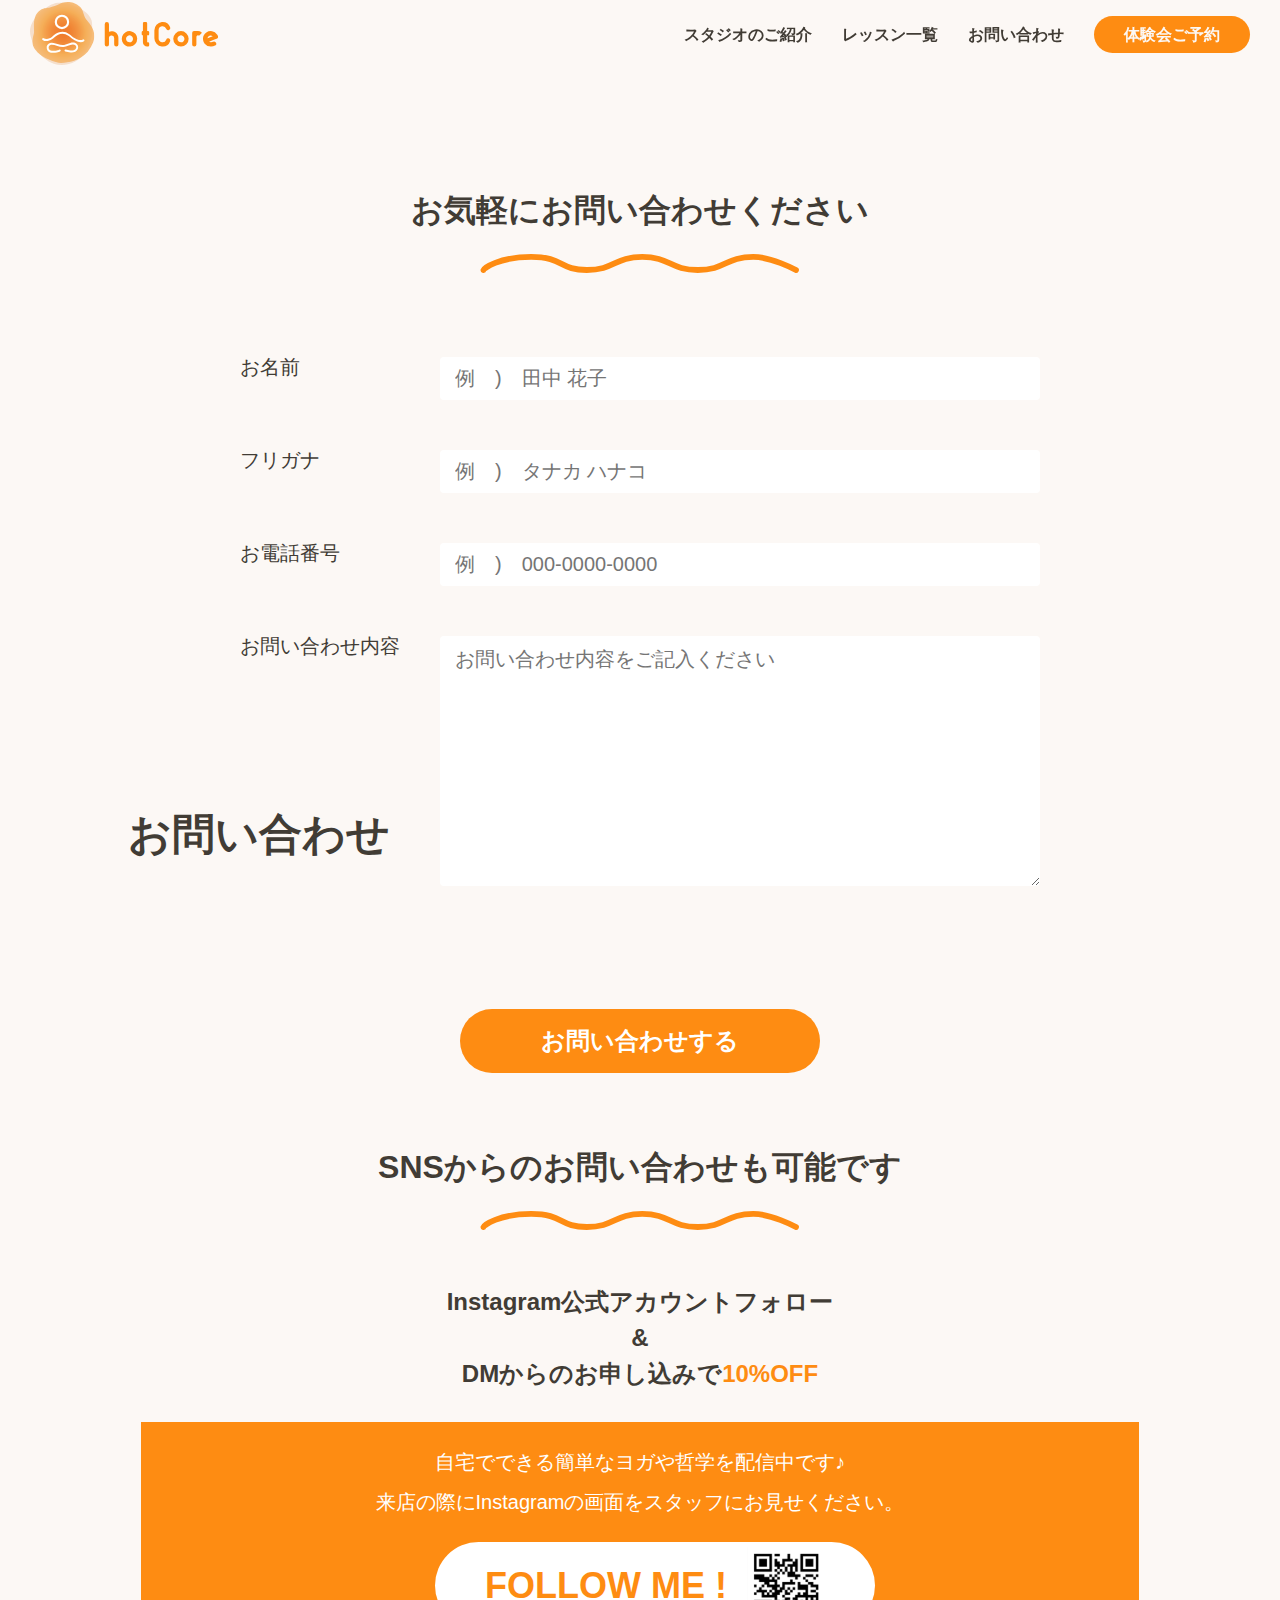
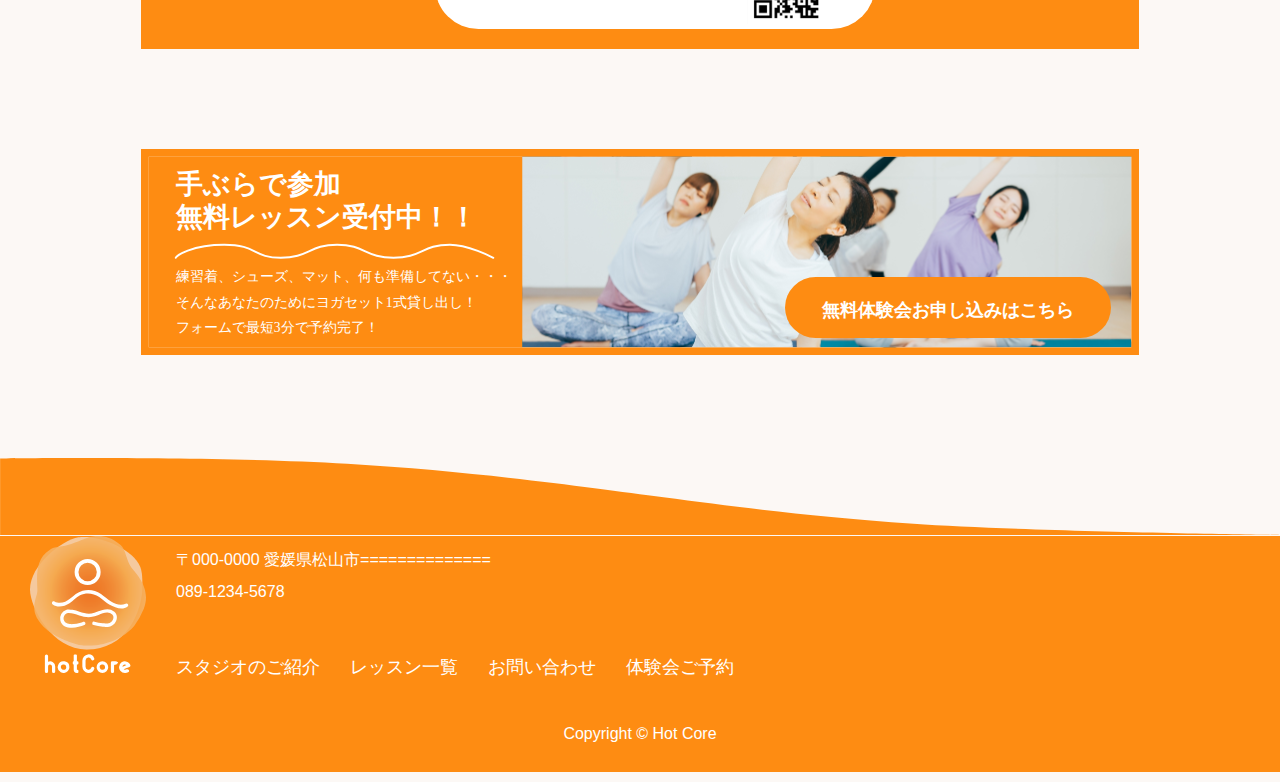
==== commit 55a3d363: "Update contact.html" ====
--- a/contact.html
+++ b/contact.html
@@ -12,23 +12,25 @@
     <link rel="stylesheet" href="https://use.fontawesome.com/releases/v5.15.4/css/all.css" integrity="sha384-DyZ88mC6Up2uqS4h/KRgHuoeGwBcD4Ng9SiP4dIRy0EXTlnuz47vAwmeGwVChigm" crossorigin="anonymous">
     <!-- original css -->
     <link rel="stylesheet" href="css/style.css">
-    <title>hotCore | 松山初の少人数制ヨガスタジオ</title>
+    <title>お問い合わせ | hotCore | 松山初の少人数制ヨガスタジオ</title>
 </head>
 <body>
 
     <!-- ヘッダー -->
-    <header class="header page-parts__header">
+    <header class="header">
         <div class="header__logo">
             <h1><a href="index.html"><img src="img/logo.svg" alt="hotCoreのロゴ" class="header__logo-img"></a></h1>
         </div>
-        <ul class="header__menu">
-            <li class="header__menu-item"><a href="studio.html">スタジオのご紹介</a></li>
-            <li class="header__menu-item"><a href="resson.html">レッスン一覧</a></li>
-            <li class="header__menu-item"><a href="contact.html">お問い合わせ</a></li>
-            <li class="header__menu-item"><a class="header__menu-btn" href="trial.html">体験会ご予約</a></li>
-        </ul>
+        <nav class="header__nav">
+            <ul class="header__menu">
+                <li class="header__menu-item"><a href="studio.html">スタジオのご紹介</a></li>
+                <li class="header__menu-item"><a href="resson.html">レッスン一覧</a></li>
+                <li class="header__menu-item"><a href="contact.html">お問い合わせ</a></li>
+                <li class="header__menu-item"><a class="header__menu-btn" href="trial.html">体験会ご予約</a></li>
+            </ul>
+        </nav>
         
-        <!-- ハンバーガーメニュー -->
+        <!-- sp版メニュー -->
         <div class="sp-header">
             <div id="trial-btn" class="header__menu-item"><a class="header__menu-btn" href="trial.html">体験会ご予約</a></div>
             <div id="hamburger" class="header__menu-item hamburger">
@@ -36,13 +38,15 @@
                 <span></span>
                 <span></span>
             </div>
+            <nav id="sp-header__nav" class="sp-header__nav">
+                <ul class="sp-header__menu">
+                    <li class="sp-header__menu-item"><a href="studio.html">スタジオのご紹介</a></li>
+                    <li class="sp-header__menu-item"><a href="resson.html">レッスン一覧</a></li>
+                    <li class="sp-header__menu-item"><a href="contact.html">お問い合わせ</a></li>
+                    <li class="sp-header__menu-item"><a class="sp-header__menu-btn" href="trial.html">体験会ご予約</a></li>
+                </ul>
+            </nav>
         </div>
-        <ul id="sp-header__menu" class="sp-header__menu">
-            <li class="sp-header__menu-item"><a href="studio.html">スタジオのご紹介</a></li>
-            <li class="sp-header__menu-item"><a href="resson.html">レッスン一覧</a></li>
-            <li class="sp-header__menu-item"><a href="contact.html">お問い合わせ</a></li>
-            <li class="sp-header__menu-item"><a class="sp-header__menu-btn" href="trial.html">体験会ご予約</a></li>
-        </ul>
     </header>
 
     <div class="page-parts__container">
--- a/css/style.css
+++ b/css/style.css
@@ -1,1754 +1,1714 @@
-body{
-    font-family: 'Zen Kaku Gothic New', sans-serif;
-    color: #413C35;
-    background-color: #FCF8F5;
-}
-
-p{
-    line-height: 2;
-}
-
-/* header */
-.header{
-    height: 70px;
-    display: flex;
-    justify-content: space-between;
-    align-items: center;
-
-    position: fixed;
-    top:  0;
-    left: 0;
-    right: 0;
-    z-index: 1;
-}
-
-.header__logo{
-    margin-left: 30px;
-}
-
-.header__menu{
-    display: flex;
-}
-
-.header__menu-item{
-    margin-right: 30px;
-    font-weight: 600;
-    transition: all 0.25s;
-}
-
-.header__menu-btn{
-    color: #FCF8F5;
-    background-color: #FE8C12;
-    padding: 10px 30px;
-    border-radius: 90px;
-}
-
-.sp-header,.sp-header__menu{
-    display: none;
-}
-
-/* front-fv */
-.front-fv__bg{
-    position: relative;
-}
-
-.front-fv img {
-    width: 100%;
-}
-
-.front-fv__desc{
-    position: absolute;
-    top: 50%;
-    right: 30px;
-}
-
-.sp-front-fv__desc{
-    display: none;
-}
-
-.front-fv__maintitle{
-    font-size: calc(100vw / 30);
-    line-height: 1.3;
-    letter-spacing: 0.2em;
-}
-
-.front-fv__subtitle{
-    font-size: calc(100vw / 78);
-    padding-top: 20px;
-}
-
-/* common */
-.common-wrapper{
-    margin-top: 100px;
-}
-
-.common-inner{
-    box-sizing: border-box;
-    max-width: 1018px;
-    width: 95%;
-    margin: 0 auto;
-    padding: 0 10px;
-}
-
-.common-inner-fluid{
-    box-sizing: border-box;
-    max-width: 1018px;
-    width: 100%;
-    margin: 0 auto;
-}
-
-.common-title + div,.common-title + ul,.common-title + ol,.common-title + form{
-    margin-top: 50px;
-}
-
-.common-title{
-    text-align: center;
-}
-
-.common-maintitle{
-    font-size: 32px;
-    padding-bottom: 20px;
-    line-height: 1.5;
-}
-
-.common__desc{
-    text-align: center;
-    margin: 30px 0;
-}
-
-.common-subtitle{
-    font-size: 24px;
-    /* padding-bottom: 20px; */
-}
-
-.common-text{
-    font-size: 16px;
-}
-
-.common-line{
-    width: 320px;
-}
-
-.mt-50{
-    margin-top: 50px;
-}
-
-.mt-30{
-    margin-top: 30px;
-}
-
-.mt-20{
-    margin-top: 20px;
-}
-
-.lh-15{
-    line-height: 1.5;
-}
-
-.lh-17{
-    line-height: 1.7;
-}
-
-/* banner */
-/* .banner__inner{
-    box-sizing: border-box;
-    display: flex;
-    color: #FFFFFF;
-    font-weight: 500;
-    background-color: #FE8C12;
-    padding: 10px;
-} */
-
-.banner__inner{
-    position: relative;
-}
-
-.banner-img{
-    width: 100%;
-}
-
-.banner-btn{
-    width: 32%;
-    position: absolute;
-    bottom: 20px;
-    right: 3vw;
-}
-
-.banner-img{
-    width: 100%;
-}
-
-/* .banner__desc{
-    width: 35%;
-    padding: 0 25px 0 25px;
-}
-
-.banner__desc-title{
-    font-size: 28px;
-    line-height: 1.3;
-}
-
-.banner__desc-line{
-    width: 100%;
-    padding-top: 10px;
-    padding-bottom: 10px;
-}
-
-.banner__desc-text{
-    font-size: 14px;
-}
-
-.banner__contact-box{
-    width: 65%;
-    position: relative;
-}
-
-.banner__img{
-    width: 100%;
-    height: auto;
-} */
-
-/* about */
-.front-about__desc-box + .front-about__desc-box{
-    margin-top: 100px;
-}
-
-.front-about__desc-box{
-    display: flex;
-    flex-wrap: wrap;
-    justify-content: space-between;
-    align-items: flex-end;
-}
-
-.front-about__desc{
-    width: 55%;
-    padding-bottom: 20px;
-}
-
-.front-about__img{
-    display: block;
-    width: 40%;
-}
-
-/* studio */
-.front-studio__img-box{
-    display: flex;
-    flex-wrap: wrap;
-    justify-content: space-between;
-}
-
-.front-studio__img{
-    width: 47%;
-}
-    
-.front-studio__guideline{
-    background-color: #F0CDC1;
-    padding: 20px 0;
-    text-align: center;
-}
-
-.front-studio__guideline-text{
-    color: #D06456;
-    font-weight: 600;
-    font-size: 20px;
-    line-height: 1.5;
-}
-
-.front-studio__guideline a{
-    text-decoration: underline;
-}
-
-/* front-instructor */
-.front-instructor__wrap{
-    text-align: center;
-}
-
-.front-instructor__desc{
-    display: flex;
-    flex-wrap: wrap;
-    justify-content: space-between;
-}
-
-.front-instructor__desc-box{
-    box-sizing: border-box;
-    width: 48%;
-    background-color: #FFFFFF;
-    border-radius: 90px;
-    padding: 20px 30px 50px;
-    text-align: left;
-}
-
-.front-instructor__info-box{
-    display: flex;
-}
-
-.front-instructor__img{
-    width: 38%;
-}
-
-.front-instructor__img img{
-    width: 100%;
-}
-
-.front-instructor__info{
-    width: 62%;
-    padding-left: 2%;
-}
-
-.front-instructor__name{
-    font-size: 24px;
-    font-weight: 600;
-    margin-bottom: 5px;
-}
-
-.individual{
-    font-size: 26px;
-    font-weight: 600;
-    padding-left: 15px;
-}
-
-.front-instructor__ctf{
-    padding-inline-start: 1em;
-}
-
-.front-instructor__ctf li{
-    font-size: 14px;
-    line-height: 1.7;
-    position: relative;
-}
-
-.front-instructor__ctf li::before{
-    content: "・";
-    position: absolute;
-    top: 0em;
-    left: -1em;
-}
-
-.front-instructor__text{
-    font-size: 16px;
-    font-weight: 500;
-    line-height: 1.5;
-    margin-top: 20px;
-}
-
-/* front-course */
-.front-course__wrap{
-    display: flex;
-    flex-wrap: wrap;
-    justify-content: space-between;
-}
-
-.front-course__course-box{
-    width: 31%;
-    border-radius: 90px;
-    overflow: hidden;
-}
-
-.front-course__img{
-    width: 100%;
-    height: 53%;
-}
-
-.front-course__desc{
-    box-sizing: border-box;
-    background-color: #FFFFFF;
-    height: 47%;
-    padding: 20px 35px 30px;
-}
-
-.front-course__text{
-    font-weight: 500;
-}
-
-.front-course__btn{
-    margin-top: 100px;
-    text-align: center;
-}
-
-.front-course__btn a{
-    display: block;
-    width: 45%;
-    background-color: #FE8C12;
-    color: #FFFFFF;
-    font-size: 24px;
-    font-weight: 600;
-    margin: 0 auto;
-    padding: 20px 0;
-    border-radius: 90px;
-}
-
-/* front-itd */
-.front-itd__wrap{
-    display: flex;
-    flex-wrap: wrap;
-    align-items: flex-end;
-    background-color: #FFFFFF;
-    padding: 30px 30px;
-    border-radius: 90px;
-}
-
-.front-itd__img{
-    width: 44%;
-}
-
-.front-itd__desc-box{
-    box-sizing: border-box;
-    width: 56%;
-    padding: 0 30px 0 20px;
-}
-
-.front-itd__subtitle{
-    color: #FE8C12;
-}
-
-.front-itd__btn{
-    display: block;
-    width: 100%;
-    background-color: #FE8C12;
-    color: #FFFFFF;
-    font-size: 24px;
-    font-weight: 600;
-    border-radius: 90px;
-    text-align: center;
-    padding: 20px 0;
-    margin-top: 30px;
-}
-
-/* front-voice */
-.front-voice__desc-box{
-    display: flex;
-    align-items: center;
-}
-
-.front-voice__img{
-    width: 18%;
-}
-
-.front-voice__desc-box + .front-voice__desc-box{
-    margin-top: 50px;
-}
-
-.front-voice__desc{
-    width: 82%;
-    background-color: #F6D7BD;
-    font-weight: 500;
-    padding: 30px 40px;
-    border-radius: 90px;
-    margin-left: 50px;
-    position: relative;
-}
-
-.front-voice__desc::before{
-    content: "";
-    width: 30px;
-    height: 25px;
-    background-color: #F6D7BD;
-    clip-path: polygon(0 50%, 100% 0, 100% 100%, 0 50%);
-    position: absolute;
-    top: 50%;
-    left: -28px;
-    transform: translateY(-50%);
-}
-
-.front-voice__info{
-    font-size: 24px;
-}
-
-/* front-access */
-.map{
-    width: 100%;
-}
-
-/* front-contact */
-.front-contact__btn{
-    display: block;
-    width: 45%;
-    background-color: #FE8C12;
-    color: #FFFFFF;
-    font-size: 24px;
-    font-weight: 600;
-    text-align: center;
-    border-radius: 90px;
-    margin: 70px auto 0;
-    padding: 20px 0;
-}
-
-/* footer */
-.footer{
-    color: #FFFFFF;
-    font-weight: 500;
-    text-align: center;
-    margin-top: 100px;
-}
-
-.footer__deco{
-    width: 100%;
-    margin-bottom: -2px;
-}
-
-.footer__wrapper{
-    background-color: #FE8C12;
-    padding: 0 30px 30px;
-}
-
-.footer__desc{
-    display: flex;
-    align-items: flex-end;
-}
-
-.footer__desc-detail{
-    padding-left: 30px;
-    text-align: left;
-}
-
-address{
-    font-style: normal;
-}
-
-.footer__menu{
-    display: flex;
-    font-size: 18px;
-    padding-top: 50px;
-}
-
-.footer__menu-item + *{
-    padding-left: 30px;
-}
-
-small{
-    display: block;
-    margin-top: 50px;
-}
-
-/* page-parts */
-.page-header{
-    background-color: #FCF8F5;
-}
-
-.page-parts__container{
-    margin-top: 70px;
-}
-
-.page-parts__header{
-    width: 100%;
-    height: 20vw;
-    position: relative;
-    background-repeat: no-repeat;
-    background-size: cover;
-    background-position: center;
-}
-
-.page-parts__header-bg{
-    width: 100%;
-    height: 100%;
-}
-
-.page-parts__header-mask{
-    width: 100%;
-    position: absolute;
-    bottom: -2px;
-    left: 0;
-}
-
-.page-parts__maintitle{
-    font-size: calc(100vw / 30);
-    position: absolute;
-    bottom: 3.5vw;
-    left: 10vw;
-}
-
-/* studio */
-.studio__header{
-    background-image: url("../img/studio-header.jpg");
-}
-
-/* resson */
-.resson__header{
-    background-image: url("../img/resson-header.jpg");
-}
-
-.resson__wrap{
-    display: flex;
-    flex-wrap: wrap;
-}
-
-.resson__img{
-    width: 43%;
-}
-
-.resson__img img{
-    width: 100%;
-}
-
-.resson__desc{
-    box-sizing: border-box;
-    width: 57%;
-    padding-left: 6%;
-
-}
-
-
-.resson__info-list{
-    font-weight: 500;
-}
-
-.resson__features{
-    display: inline-block;
-    color: #FCF8F5;
-    background-color: #FE8C12;
-    font-weight: 500;
-    font-size: 16px;
-    padding: 0 30px;
-    border-radius: 90px;
-}
-
-.resson__text{
-    line-height: 1.5;
-}
-
-.resson__cp-lists{
-    display: flex;
-    flex-wrap: wrap;
-    justify-content: space-between;
-}
-
-.resson__cp-list{
-    box-sizing: border-box;
-    width: 31%;
-    background-color: #FFFFFF;
-    text-align: center;
-    padding: 40px 20px;
-    border-radius: 90px;
-}
-
-.resson__cp-topbox{
-    background-image: url("../img/dashed.svg");
-    background-position: bottom;
-    background-size: contain;
-    background-repeat: repeat-x;
-    padding-bottom: 10px;
-}
-
-.resson__cp-bottombox{
-    padding-top: 10px;
-}
-
-.resson__cp-name{
-    font-size: 28px;
-    color: #FE8C12;
-}
-
-.resson__cp-price{
-    font-size: 26px;
-    font-weight: 600;
-    margin-top: 5px;
-}
-
-.resson__cp-price span{
-    font-size: 16px;
-    font-weight: 400;
-    padding-left: 10px;
-}
-
-.resson__cp-not{
-    font-size: 20px;
-    font-weight: 600;
-}
-
-.resson__cp-not span:nth-child(1){
-    font-size: 24px;
-}
-
-.resson__cp-not span:nth-child(2){
-    font-size: 20px;
-    font-weight: 500;
-}
-
-.resson__cp-any span{
-    font-size: 22px;
-}
-
-.resson__cp-features{
-    text-align: left;
-    font-weight: 500;
-    line-height: 1.5;
-    padding-inline-start: 10px;
-}
-
-/* contact */
-.contact__header{
-    background-image: url("../img/contact-header.jpg");
-}
-
-.contact__inner{
-    margin-top: 100px;
-}
-
-.form{
-    max-width: 800px;
-    width: 85%;
-    margin: 0 auto;
-    padding-top: 30px;
-}
-
-.form-row + * {
-    margin-top: 50px;
-}
-
-.form-row{
-    display: flex;
-}
-
-.form-row h3{
-    width: 25%;
-}
-
-.form-row label{
-    font-size: 20px;
-    font-weight: 500;
-}
-
-input, textarea{
-    width: 100%;
-    border: none;
-    font-size: 20px;
-}
-
-.input, .textarea{
-    width: 75%;
-}
-
-.input input,.textarea textarea{
-    box-sizing: border-box;
-    background-color: #FFFFFF;
-    padding: 10px 15px;
-    border-radius: 4px;
-}
-
-.form-btn{
-    display: block;
-    width: 45%;
-    background-color: #FE8C12;
-    color: #FFFFFF;
-    font-size: 24px;
-    font-weight: 600;
-    text-align: center;
-    border-radius: 90px;
-    margin: 70px auto;
-    padding: 20px 0;
-}
-
-.sns__subtitle{
-    font-size: 24px;
-    text-align: center;
-    font-weight: 500;
-    line-height: 1.5;
-}
-
-.sns__subtitle span{
-    color: #FE8C12;
-}
-
-.sns__desc{
-    background-color: #FE8C12;
-    color: #FFFFFF;
-    text-align: center;
-    padding: 20px 0;
-    margin-top: 30px;
-}
-
-.sns__text{
-    font-size: 20px;
-}
-
-.sns__link{
-    display: flex;
-    align-items: center;
-    justify-content: center;
-}
-
-.official{
-    font-size: 90px;
-}
-
-.sns__qr{
-    display: flex;
-    align-items: center;
-    background-color: #FFFFFF;
-    padding: 5px 50px;
-    border-radius: 90px;
-    margin-left: 30px;
-}
-
-.sns__qr p{
-    color: #FE8C12;
-    font-size: 36px;
-    font-weight: 600;
-    padding-right: 20px;
-}
-
-/* trial */
-.trial__header{
-    background-image: url("../img/trial-header.jpg");
-}
-
-.trial__subtitle{
-    line-height: 1.5;
-}
-
-.trial__wrap{
-    display: flex;
-    flex-wrap: wrap;
-    justify-content: space-between;
-    align-items: center;
-}
-
-.trial__desc{
-    width: 55%;
-}
-
-.trial__img{
-    display: block;
-    width: 40%;
-}
-
-.trial__flow-list + *{
-    padding-top: 100px;
-}
-
-.trial__flow-img{
-    width: 30%;
-}
-
-.trial__flow-img img{
-    width: 100%;
-}
-
-.trial__flow-list{
-    display: flex;
-    align-items: center;
-    position: relative;
-    overflow: hidden;
-}
-
-.trial__flow-number::before,.trial__flow-number::after{
-    content: "";
-    width: 5px;
-    height: 300px;
-    background-image: url("../img/trial-line.svg");
-    position: absolute;
-    left: 50%;
-    transform: translateX(-50%);
-    z-index: -1;
-}
-
-.trial__flow-number01::before,.trial__flow-number01::after{
-    top: 0;
-}
-
-.trial__flow-number02::before,.trial__flow-number03::before{
-    top: 0;
-}
-
-.trial__flow-number02::after,.trial__flow-number03::after{
-    bottom: 0;
-}
-
-.trial__flow-number04::before,.trial__flow-number04::after{
-    bottom: 0;
-}
-
-.trial__flow-number {
-    width: 5%;
-    margin: 0 3.5% 0 6.5%;
-    position: relative;
-}
-
-.trial__flow-number-bg{
-    width: 100%;
-    padding-bottom: 100%;
-    background-color: #FE8C12;
-    border-radius: 50%;
-    position: relative;
-}
-
-.trial__flow-number p{
-    font-size: 32px;
-    font-weight: 600;
-    color: #FFFFFF;
-    position: absolute;
-    top: 6px;
-    left: 50%;
-    transform: translateX(-50%);
-    line-height: 1;
-}
-
-.trial__flow-desc{
-    width: 55%;
-}
-
-.trial__flow-subtitle{
-    font-size: 32px;
-}
-
-.trial__flow-text a{
-    color: #FE8C12;
-    text-decoration: underline;
-}
-
-.trial__banner-subtitle{
-    text-align: center;
-    font-size: 24px;
-    margin-bottom: 50px;
-}
-
-.trial__banner{
-    width: 100%;
-}
-
-.trial__book-subtitle{
-    text-align: center;
-}
-
-.ycbm{
-    width: 100%;
-    margin-top: 50px;
-}
-
-/* tablet */
-@media screen and (min-width:640px) and (max-width:1023px) {
-    .br::before{
-        content: "\A";
-        white-space: pre;
-    }
-}
-
-@media screen and (max-width:1023px) {
-    .header__menu{
-        display: none;
-    }
-
-    .header__menu-item.hidden{
-        opacity: 0;
-    }
-
-    .sp-header{
-        display: flex;
-        align-items: center;
-    }
-
-    .hamburger{
-        box-sizing: border-box;
-        width: 30px;
-        position: relative;
-    }
-
-    .hamburger span{
-        display: block;
-        width: 100%;
-        height: 3px;
-        background-color: #FE8C12;
-        border-radius: 90px;
-        transition: all 0.25s;
-        position: absolute;
-    }
-
-    .hamburger span:nth-of-type(1){
-        top: -8px;
-        left: 0;
-    }
-
-    .hamburger span:nth-of-type(2){
-        top: 0;
-        left: 0;
-    }
-
-    .hamburger span:nth-of-type(3){
-        top: 8px;
-        left: 0;
-    }
-
-    .hamburger.open span:nth-of-type(1){
-        top: 0;
-        left: 0;
-        transform: rotate(45deg);
-    }
-
-    .hamburger.open span:nth-of-type(2){
-        opacity: 0;
-    }
-
-    .hamburger.open span:nth-of-type(3){
-        top: 0;
-        left: 0;
-        transform: rotate(-45deg);
-    }
-
-    /* .hamburger span,
-    .hamburger span::before,
-    .hamburger span::after{
-        content: "";
-        display: block;
-        width: 100%;
-        height: 3px;
-        background-color: #FE8C12;
-        border-radius: 90px;
-        transition: all 0.25s;
-    }
-    
-    .hamburger span{
-        position: relative;
-    }
-
-    .hamburger span::before{
-        position: absolute;
-        top: -8px;
-        left: 0;
-    }
-
-    .hamburger span::after{
-        position: absolute;
-        top: 8px;
-        left: 0;
-    }
-
-    .hamburger.open span{
-        visibility: hidden;
-    }
-
-    .hamburger.open span::before{
-        top: 0;
-        left: 0;
-        transform: rotate(45deg);
-        visibility: visible;
-    }
-    
-    .hamburger.open span::after{
-        top: 0;
-        left: 0;
-        transform: rotate(-45deg);
-        visibility: visible;
-    } */
-
-    .sp-header__menu{
-        display: block;
-        box-sizing: border-box;
-        width: 100%;
-        height: calc(100vh - 70px);
-        background-color: #FCF8F5;
-        position: fixed;
-        bottom: 0;
-        left: 0;
-        text-align: center;
-        padding-top: 50px;
-        opacity: 0;
-        visibility: hidden;
-        transition: all 0.25s;
-    }
-
-    .sp-header__menu.open{
-        opacity: 1;
-        visibility: visible;
-    }
-
-    .sp-header__menu-item{
-        box-sizing: border-box;
-        font-size: 22px;
-        font-weight: 600;
-    }
-
-    .sp-header__menu-item + .sp-header__menu-item{
-        margin-top: 50px;
-    }
-
-    .sp-header__menu-btn{
-        color: #FFFFFF;
-        background-color: #FE8C12;
-        padding: 15px 60px;
-        border-radius: 90px;
-        display: inline-block;
-    }
-
-    .common-title + div, .common-title + ul, .common-title + ol, .common-title + form {
-        margin-top: 40px;
-    }
-
-    .common-maintitle {
-        font-size: 28px;
-        padding-bottom: 10px;
-        line-height: 1.5;
-    }
-
-    .common-line{
-        width: 280px;
-    }    
-
-    .common-wrapper {
-        margin-top: 80px;
-    }    
-
-    .common-block__wrap {
-        margin-top: 40px;
-    }
-
-    .common-text {
-        font-size: 14px;
-    }
-
-    .common__desc {
-        margin: 25px 0;
-    }
-
-    .common-subtitle{
-        font-size: 20px;
-        /* padding-bottom: 30px; */
-    }
-
-    .mt-50{
-        margin-top: 30px;
-    }
-
-    .mt-30 {
-        margin-top: 10px;
-    }
-
-    .mt-20{
-        margin-top: 15px;
-    }
-
-    .front-studio__guideline {
-        padding: 15px 0;
-    }
-
-    .front-studio__guideline-text {
-        font-size: 18px;
-    }
-
-    .front-instructor__name {
-        font-size: 22px;
-        font-weight: 600;
-        margin-bottom: 5px;
-    }
-
-    .individual {
-        font-size: 24px;
-        padding-left: 10px;
-    }
-
-    .front-instructor__text {
-        font-size: 14px;
-        margin-top: 15px;
-    }
-
-    .front-instructor__ctf li {
-        font-size: 11px;
-    }
-
-    .front-course__btn {
-        margin-top: 80px;
-    }
-
-    .front-course__btn a {
-        font-size: 22px;
-        padding: 15px 0;
-    }
-
-    .front-itd__desc-box {
-        padding: 0 10px 0 20px;
-    }
-
-    .front-itd__btn {
-        font-size: 20px;
-        padding: 15px 0;
-        margin-top: 20px;
-    }
-
-    .front-voice__desc {
-        margin-left: 40px;
-    }
-
-    .front-voice__info {
-        font-size: 22px;
-    }
-
-    .front-contact__btn {
-        font-size: 22px;
-        margin: 60px auto 0;
-        padding: 15px 0;
-    }
-
-    .front-access__wrap p{
-        width: 95%;
-        padding: 0 10px;
-        margin: 0 auto;
-    }
-
-    .footer{
-        margin-top: 80px;
-    }
-
-    .footer__desc-detail {
-        padding-left: 20px;
-    }
-
-    .footer__menu {
-        font-size: 16px;
-        padding-top: 40px;
-    }
-
-    small{
-        margin-top: 40px;
-    }
-
-    .resson__desc {
-        padding-left: 4%;
-    }
-
-    .resson__features {
-        padding: 0px 20px;
-    }
-
-    .resson__cp-name {
-        font-size: 24px;
-    }
-
-    .resson__cp-price {
-        font-size: 24px;
-    }
-
-    .resson__cp-price span {
-        font-size: 14px;
-    }
-
-    .resson__cp-not {
-        font-size: 18px;
-    }
-
-    .resson__cp-not span:nth-child(1) {
-        font-size: 22px;
-    }
-
-    .resson__cp-not span:nth-child(2) {
-        font-size: 18px;
-    }
-
-    .form-row {
-        display: block;
-    }
-
-    .form-row h3 {
-        width: auto;
-        font-size: 20px;
-    }
-
-    .input, .textarea {
-        width: 100%;
-        margin-top: 15px;
-    }
-    
-    input, textarea {
-        font-size: 18px;
-    }
-
-    .form-btn {
-        width: 50%;
-        font-size: 22px;
-    }
-
-    .sns__subtitle{
-        font-size: 22px;
-    }
-
-    .sns__text {
-        font-size: 16px;
-    }
-
-    .official {
-        font-size: 70px;
-    }
-
-    .sns__qr p {
-        font-size: 28px;
-    }
-
-    .trial__flow-subtitle {
-        font-size: 26px;
-    }
-
-    .trial__flow-list + * {
-        padding-top: 80px;
-    }
-
-    /* .trial__flow-list:nth-child(1):before{
-        height: 120px;
-    }
-
-    .trial__flow-list:nth-child(4):before {
-        height: 210px;
-    } */
-
-    .trial__flow-number {
-        width: 40px;
-        height: 40px;
-    }
-
-    /* .trial__flow-number01::after{
-        content: "";
-        width: 10px;
-        height: 30px;
-        background-color: #FCF8F5;
-        position: absolute;
-        bottom: 100%;
-        left: 50%;
-        transform: translateX(-50%);
-    }
-
-    .trial__flow-number04::after{
-        content: "";
-        width: 10px;
-        height: 30px;
-        background-color: #FCF8F5;
-        position: absolute;
-        top: 100%;
-        left: 50%;
-        transform: translateX(-50%);
-    } */
-
-    .trial__flow-number p {
-        font-size: 24px;
-    }
-
-    .ycbm {
-        margin-top: 30px;
-    }
-}
-
-/* sp */
-@media screen and (max-width:639px) {
-    .sp-br::before{
-        content: "\A";
-        white-space: pre;
-    }
-
-    .header__logo {
-        margin-left: 15px;
-    }    
-
-    .header__logo-img{
-        height: 40px;
-    }
-
-    .header__menu-btn {
-        padding: 10px 15px;
-        font-size: 14px;
-    }
-
-    .header__menu-item {
-        margin-right: 15px;
-    }
-
-    .front-fv__desc{
-        display: none;
-    }
-    
-    .sp-front-fv__desc{
-        display: block;
-        padding: 0 20px;
-    }
-    
-    .front-fv__maintitle {
-        font-size: calc(100vw / 18);
-    }
-
-    .front-fv__subtitle {
-        font-size: calc(100vw / 33);
-    }
-
-    .common-wrapper {
-        margin-top: 50px;
-    }
-
-    .common-title + div, .common-title + ul, .common-title + ol, .common-title + form {
-        margin-top: 30px;
-    }
-
-    .common-inner{
-        width: 100%;
-    }
-
-    .common-maintitle{
-        font-size: 22px;
-    }
-
-    .common-subtitle{
-        font-size: 16px;
-        /* padding-bottom: 15px; */
-    }
-
-    .common-line {
-        width: 240px;
-    }
-
-    .common-text{
-        font-size: 12px;
-    }
-
-    .mt-50{
-        margin-top: 20px;
-    }
-
-    .mt-30{
-        margin-top: 15px;
-    }
-
-    .mt-20{
-        margin-top: 10px;
-    }
-
-    .banner-btn {
-        width: 78%;
-        position: absolute;
-        bottom: 38px;
-        left: 50%;
-        transform: translate(-50%);
-    }
-
-    .front-about__desc-box + .front-about__desc-box {
-        margin-top: 50px;
-    }
-
-    .front-about__desc {
-        width: 100%;
-        padding-bottom: 0;
-        margin-top: 20px;
-        order: 1;
-        text-align: center;
-    }
-
-    .mt{
-        margin-top: 0;
-    }
-
-    .front-about__img {
-        width: 100%;
-    }  
-
-    .front-studio__img + .front-studio__img{
-        margin-top: 30px;
-    }
-
-    .front-studio__img {
-        width: 100%;
-    }
-
-    .front-studio__guideline-text {
-        font-size: 12px;
-    }
-
-    .front-instructor__desc-box + .front-instructor__desc-box {
-        margin-top: 30px;
-    }
-
-    .front-instructor__desc-box {
-        width: 100%;
-    }
-
-    .front-instructor__name{
-        font-size: 20px;
-    }
-
-    .individual {
-        font-size: 22px;
-    }
-
-    .front-instructor__text {
-        font-size: 12px;
-        margin-top: 15px;
-    }
-
-    .front-course__course-box + .front-course__course-box {
-        margin-top: 30px;
-    }
-
-    .front-course__course-box {
-        width: 100%;
-    }
-
-    .front-course__desc{
-        text-align: center;
-    }
-
-    .front-course__subtitle{
-        font-size: 20px;
-    }
-
-    .front-course__img {
-        height: 55%;
-    }
-
-    .front-course__btn {
-        margin-top: 50px;
-    }
-
-    .front-course__btn a {
-        width: 80%;
-        font-size: 18px;
-    }
-
-    .front-itd__wrap {
-        justify-content: center;
-        padding: 30px 30px;
-    }
-
-    .front-itd__img {
-        width: 95%;
-    }
-
-    .front-itd__desc-box {
-        width: 95%;
-        padding: 0;
-        margin-top: 20px;
-    }
-
-    .front-itd__subtitle{
-        text-align: center;
-        font-size: 20px;
-    }
-
-    .front-itd__btn {
-        font-size: 16px;
-    }
-
-    .front-voice__info {
-        font-size: 14px;
-    }
-
-    .front-voice__text{
-        font-size: 12px;
-    }
-
-    .front-voice__desc {
-        margin-left: 15px;
-        padding: 30px 30px;
-    }
-
-    .front-voice__desc::before {
-        width: 12px;
-        height: 11px;
-        left: -11px;
-    }
-
-    .map{
-        height: 230px;
-    }
-
-    .front-access__wrap p{
-        font-size: 12px;
-    }
-
-    .front-contact__btn {
-        font-size: 18px;
-        margin: 50px auto 0;
-        width: 80%;
-    }
-
-    .footer{
-        margin-top: 50px;
-    }
-
-    .footer__desc-detail{
-        padding: 0;
-        margin-top: 20px;
-    }
-
-    .footer__wrapper {
-        padding: 0px 10px 20px;
-    }
-
-    .footer__menu-item + * {
-        padding-left: 10px;
-    }
-
-    .footer__desc {
-        align-items: center;
-        flex-direction: column;
-    }
-
-    .footer__menu {
-        font-size: 12px;
-        padding-top: 30px;
-    }
-
-    .footer__logo-img{
-        width: 70%;
-    }
-
-    .page-parts__header{
-        height: 40vw;
-    }
-
-    .page-parts__maintitle {
-        font-size: calc(100vw / 18);
-        bottom: 10px;
-        left: 4vw;
-    }
-
-    .studio__header{
-        background-image: url("../img/sp-studio__header.jpg");
-    }
-
-    .resson__header{
-        background-image: url("../img/sp-resson__header.jpg");
-    }
-
-    .resson__img {
-        width: 100%;
-    }
-
-    .resson__desc {
-        padding: 0 8%;
-        margin-top: 30px;
-        width: 100%;
-    }
-
-    .resson__subtitle {
-        font-size: 18px;
-    }
-
-    .resson__features {
-        padding: 0px 18px;
-        line-height: 1.7;
-    }
-    
-    .resson__cp-list + .resson__cp-list{
-        margin-top: 30px;
-    }
-
-    .resson__cp-list {
-        width: 100%;
-    }
-    
-    .resson__cp-name {
-        font-size: 26px;
-    }
-    
-    .resson__cp-price {
-        font-size: 26px;
-    }
-
-    .resson__cp-price span {
-        font-size: 16px;
-    }
-
-    .resson__cp-not span:nth-child(1) {
-        font-size: 20px;
-    }
-
-    .form-row h3 {
-        width: auto;
-        font-size: 18px;
-    }
-    
-    input, textarea {
-        font-size: 16px;
-    }
-
-    .form-btn {
-        width: 100%;
-        font-size: 18px;
-        padding: 15px 0;
-        margin: 50px 0;
-    }
-
-    .sns__subtitle {
-        font-size: 20px;
-    }
-
-    .sns__text {
-        font-size: 12px;
-    }
-
-    .official {
-        font-size: 60px;
-    }
-
-    .sns__qr {
-        padding: 10px 20px;
-        margin-left: 20px;
-        position: relative;
-    }
-
-    .sns__qr::before {
-        content: "";
-        width: 15px;
-        height: 26px;
-        background-color: #FFFFFF;
-        clip-path: polygon(0 50%, 100% 0, 100% 100%, 0 50%);
-        position: absolute;
-        top: 35%;
-        left: -8px;
-    }
-
-    .sns__qr p {
-        font-size: 22px;
-        padding-right: 10px;
-    }
-
-    .sns__qr img{
-        height: 50px;
-    }
-
-    .trial__header{
-        background-image: url("../img/sp-trial__header.jpg");
-    }
-
-    .trial__desc {
-        width: 100%;
-        order: 1;
-        margin-top: 30px;
-        text-align: center;
-    }
-
-    .trial__img {
-        width: 100%;
-    }
-
-    .trial__flow-list + * {
-        padding-top: 50px;
-    }
-
-    .trial__flow-list::before {
-        left: 37.2%;
-    }
-
-    .trial__flow-list:nth-child(1):before {
-        height: 80px;
-    }
-        
-    .trial__flow-list:nth-child(4):before {
-        height: 130px;
-    }    
-
-    .trial__flow-number {
-        width: 30px;
-        height: 30px;
-        margin: 0 5% 0 5%;
-    }
-
-    .trial__flow-number04::after{
-
-    }
-
-    .trial__flow-subtitle{
-        font-size: 18px;
-    }
-
-    .trial__flow-number p {
-        font-size: 16px;
-    }
-
-    .ycbm {
-        margin-top: 20px;
-    }
-
-}
+body{
+    font-family: 'Zen Kaku Gothic New', sans-serif;
+    color: #413C35;
+    background-color: #FCF8F5;
+}
+
+p{
+    line-height: 2;
+}
+
+/* header */
+.header{
+    height: 70px;
+    display: flex;
+    justify-content: space-between;
+    align-items: center;
+
+    position: fixed;
+    top:  0;
+    left: 0;
+    right: 0;
+    z-index: 100;
+}
+
+.header__logo{
+    margin-left: 30px;
+}
+
+.header__menu{
+    display: flex;
+}
+
+.header__menu-item{
+    margin-right: 30px;
+    font-weight: 600;
+    transition: all 0.25s;
+}
+
+.header__menu-btn{
+    color: #FCF8F5;
+    background-color: #FE8C12;
+    padding: 10px 30px;
+    border-radius: 90px;
+}
+
+.sp-header,.sp-header__nav{
+    display: none;
+}
+
+.page-parts__header{
+    background-color: #FCF8F5;
+}
+
+/* front-fv */
+.front-fv__bg{
+    position: relative;
+}
+
+.front-fv img {
+    width: 100%;
+}
+
+.front-fv__desc{
+    position: absolute;
+    top: 50%;
+    right: 30px;
+}
+
+.sp-front-fv__desc{
+    display: none;
+}
+
+.front-fv__maintitle{
+    font-size: calc(100vw / 30);
+    line-height: 1.3;
+    letter-spacing: 0.2em;
+}
+
+.front-fv__subtitle{
+    font-size: calc(100vw / 78);
+    padding-top: 20px;
+}
+
+/* common */
+.common-wrapper{
+    margin-top: 100px;
+}
+
+.common-inner{
+    box-sizing: border-box;
+    max-width: 1018px;
+    width: 95%;
+    margin: 0 auto;
+    padding: 0 10px;
+}
+
+.common-inner-fluid{
+    box-sizing: border-box;
+    max-width: 1018px;
+    width: 100%;
+    margin: 0 auto;
+}
+
+.common-title + div,.common-title + ul,.common-title + ol,.common-title + form{
+    margin-top: 50px;
+}
+
+.common-title{
+    text-align: center;
+}
+
+.common-maintitle{
+    font-size: 32px;
+    padding-bottom: 20px;
+    line-height: 1.5;
+}
+
+.common__desc{
+    text-align: center;
+    margin: 30px 0;
+}
+
+.common-subtitle{
+    font-size: 24px;
+    /* padding-bottom: 20px; */
+}
+
+.common-text{
+    font-size: 16px;
+}
+
+.common-line{
+    width: 320px;
+}
+
+.mt-50{
+    margin-top: 50px;
+}
+
+.mt-30{
+    margin-top: 30px;
+}
+
+.mt-20{
+    margin-top: 20px;
+}
+
+.lh-15{
+    line-height: 1.5;
+}
+
+.lh-17{
+    line-height: 1.7;
+}
+
+/* banner */
+/* .banner__inner{
+    box-sizing: border-box;
+    display: flex;
+    color: #FFFFFF;
+    font-weight: 500;
+    background-color: #FE8C12;
+    padding: 10px;
+} */
+
+.banner__inner{
+    position: relative;
+}
+
+.banner-img{
+    width: 100%;
+}
+
+.banner-btn{
+    width: 32%;
+    position: absolute;
+    bottom: 20px;
+    right: 3vw;
+}
+
+.banner-img{
+    width: 100%;
+}
+
+/* .banner__desc{
+    width: 35%;
+    padding: 0 25px 0 25px;
+}
+
+.banner__desc-title{
+    font-size: 28px;
+    line-height: 1.3;
+}
+
+.banner__desc-line{
+    width: 100%;
+    padding-top: 10px;
+    padding-bottom: 10px;
+}
+
+.banner__desc-text{
+    font-size: 14px;
+}
+
+.banner__contact-box{
+    width: 65%;
+    position: relative;
+}
+
+.banner__img{
+    width: 100%;
+    height: auto;
+} */
+
+/* about */
+.front-about__desc-box + .front-about__desc-box{
+    margin-top: 100px;
+}
+
+.front-about__desc-box{
+    display: flex;
+    flex-wrap: wrap;
+    justify-content: space-between;
+    align-items: flex-end;
+}
+
+.front-about__desc{
+    width: 55%;
+    padding-bottom: 20px;
+}
+
+.front-about__img{
+    display: block;
+    width: 40%;
+}
+
+/* studio */
+.front-studio__img-box{
+    display: flex;
+    flex-wrap: wrap;
+    justify-content: space-between;
+}
+
+.front-studio__img{
+    width: 47%;
+}
+    
+.front-studio__guideline{
+    background-color: #F0CDC1;
+    padding: 20px 0;
+    text-align: center;
+}
+
+.front-studio__guideline-text{
+    color: #D06456;
+    font-weight: 600;
+    font-size: 20px;
+    line-height: 1.5;
+}
+
+.front-studio__guideline a{
+    text-decoration: underline;
+}
+
+/* front-instructor */
+.front-instructor__wrap{
+    text-align: center;
+}
+
+.front-instructor__desc{
+    display: flex;
+    flex-wrap: wrap;
+    justify-content: space-between;
+}
+
+.front-instructor__desc-box{
+    box-sizing: border-box;
+    width: 48%;
+    background-color: #FFFFFF;
+    border-radius: 90px;
+    padding: 20px 30px 50px;
+    text-align: left;
+}
+
+.front-instructor__info-box{
+    display: flex;
+}
+
+.front-instructor__img{
+    width: 38%;
+}
+
+.front-instructor__img img{
+    width: 100%;
+}
+
+.front-instructor__info{
+    width: 62%;
+    padding-left: 2%;
+}
+
+.front-instructor__name{
+    font-size: 24px;
+    font-weight: 600;
+    margin-bottom: 5px;
+}
+
+.individual{
+    font-size: 26px;
+    font-weight: 600;
+    padding-left: 15px;
+}
+
+.front-instructor__ctf{
+    padding-inline-start: 1em;
+}
+
+.front-instructor__ctf li{
+    font-size: 14px;
+    line-height: 1.7;
+    position: relative;
+}
+
+.front-instructor__ctf li::before{
+    content: "・";
+    position: absolute;
+    top: 0em;
+    left: -1em;
+}
+
+.front-instructor__text{
+    font-size: 16px;
+    font-weight: 500;
+    line-height: 1.5;
+    margin-top: 20px;
+}
+
+/* front-course */
+.front-course__wrap{
+    display: flex;
+    flex-wrap: wrap;
+    justify-content: space-between;
+}
+
+.front-course__course-box{
+    width: 31%;
+    border-radius: 90px;
+    overflow: hidden;
+}
+
+.front-course__img{
+    width: 100%;
+    height: 53%;
+}
+
+.front-course__desc{
+    box-sizing: border-box;
+    background-color: #FFFFFF;
+    height: 47%;
+    padding: 20px 35px 30px;
+}
+
+.front-course__text{
+    font-weight: 500;
+}
+
+.front-course__btn{
+    margin-top: 100px;
+    text-align: center;
+}
+
+.front-course__btn a{
+    display: block;
+    width: 45%;
+    background-color: #FE8C12;
+    color: #FFFFFF;
+    font-size: 24px;
+    font-weight: 600;
+    margin: 0 auto;
+    padding: 20px 0;
+    border-radius: 90px;
+}
+
+/* front-itd */
+.front-itd__wrap{
+    display: flex;
+    flex-wrap: wrap;
+    align-items: flex-end;
+    background-color: #FFFFFF;
+    padding: 30px 30px;
+    border-radius: 90px;
+}
+
+.front-itd__img{
+    width: 44%;
+}
+
+.front-itd__desc-box{
+    box-sizing: border-box;
+    width: 56%;
+    padding: 0 30px 0 20px;
+}
+
+.front-itd__subtitle{
+    color: #FE8C12;
+}
+
+.front-itd__btn{
+    display: block;
+    width: 100%;
+    background-color: #FE8C12;
+    color: #FFFFFF;
+    font-size: 24px;
+    font-weight: 600;
+    border-radius: 90px;
+    text-align: center;
+    padding: 20px 0;
+    margin-top: 30px;
+}
+
+/* front-voice */
+.front-voice__desc-box{
+    display: flex;
+    align-items: center;
+}
+
+.front-voice__img{
+    width: 18%;
+}
+
+.front-voice__desc-box + .front-voice__desc-box{
+    margin-top: 50px;
+}
+
+.front-voice__desc{
+    width: 82%;
+    background-color: #F6D7BD;
+    font-weight: 500;
+    padding: 30px 40px;
+    border-radius: 90px;
+    margin-left: 50px;
+    position: relative;
+}
+
+.front-voice__desc::before{
+    content: "";
+    width: 30px;
+    height: 25px;
+    background-color: #F6D7BD;
+    clip-path: polygon(0 50%, 100% 0, 100% 100%, 0 50%);
+    position: absolute;
+    top: 50%;
+    left: -28px;
+    transform: translateY(-50%);
+}
+
+.front-voice__info{
+    font-size: 24px;
+}
+
+/* front-access */
+.map{
+    width: 100%;
+}
+
+/* front-contact */
+.front-contact__btn{
+    display: block;
+    width: 45%;
+    background-color: #FE8C12;
+    color: #FFFFFF;
+    font-size: 24px;
+    font-weight: 600;
+    text-align: center;
+    border-radius: 90px;
+    margin: 70px auto 0;
+    padding: 20px 0;
+}
+
+/* footer */
+.footer{
+    color: #FFFFFF;
+    font-weight: 500;
+    text-align: center;
+    margin-top: 100px;
+}
+
+.footer__deco{
+    width: 100%;
+    margin-bottom: -2px;
+}
+
+.footer__wrapper{
+    background-color: #FE8C12;
+    padding: 0 30px 30px;
+}
+
+.footer__desc{
+    display: flex;
+    align-items: flex-end;
+}
+
+.footer__desc-detail{
+    padding-left: 30px;
+    text-align: left;
+}
+
+address{
+    font-style: normal;
+}
+
+.footer__menu{
+    display: flex;
+    font-size: 18px;
+    padding-top: 50px;
+}
+
+.footer__menu-item + *{
+    padding-left: 30px;
+}
+
+small{
+    display: block;
+    margin-top: 50px;
+}
+
+/* page-parts */
+.page-header{
+    background-color: #FCF8F5;
+}
+
+.page-parts__container{
+    margin-top: 70px;
+}
+
+.page-parts_fvr{
+    width: 100%;
+    height: 20vw;
+    position: relative;
+    background-repeat: no-repeat;
+    background-size: cover;
+    background-position: center;
+}
+
+.page-parts_fvr-bg{
+    width: 100%;
+    height: 100%;
+}
+
+.page-parts_fvr-mask{
+    width: 100%;
+    position: absolute;
+    bottom: -2px;
+    left: 0;
+}
+
+.page-parts__maintitle{
+    font-size: calc(100vw / 30);
+    position: absolute;
+    bottom: 3.5vw;
+    left: 10vw;
+}
+
+/* studio */
+.studio__header{
+    background-image: url("../img/studio-header.jpg");
+}
+
+/* resson */
+.resson__header{
+    background-image: url("../img/resson-header.jpg");
+}
+
+.resson__wrap{
+    display: flex;
+    flex-wrap: wrap;
+}
+
+.resson__img{
+    width: 43%;
+}
+
+.resson__img img{
+    width: 100%;
+}
+
+.resson__desc{
+    box-sizing: border-box;
+    width: 57%;
+    padding-left: 6%;
+
+}
+
+
+.resson__info-list{
+    font-weight: 500;
+}
+
+.resson__features{
+    display: inline-block;
+    color: #FCF8F5;
+    background-color: #FE8C12;
+    font-weight: 500;
+    font-size: 16px;
+    padding: 0 30px;
+    border-radius: 90px;
+}
+
+.resson__text{
+    line-height: 1.5;
+}
+
+.resson__cp-lists{
+    display: flex;
+    flex-wrap: wrap;
+    justify-content: space-between;
+}
+
+.resson__cp-list{
+    box-sizing: border-box;
+    width: 31%;
+    background-color: #FFFFFF;
+    text-align: center;
+    padding: 40px 20px;
+    border-radius: 90px;
+}
+
+.resson__cp-topbox{
+    background-image: url("../img/dashed.svg");
+    background-position: bottom;
+    background-size: contain;
+    background-repeat: repeat-x;
+    padding-bottom: 10px;
+}
+
+.resson__cp-bottombox{
+    padding-top: 10px;
+}
+
+.resson__cp-name{
+    font-size: 28px;
+    color: #FE8C12;
+}
+
+.resson__cp-price{
+    font-size: 26px;
+    font-weight: 600;
+    margin-top: 5px;
+}
+
+.resson__cp-price span{
+    font-size: 16px;
+    font-weight: 400;
+    padding-left: 10px;
+}
+
+.resson__cp-not{
+    font-size: 20px;
+    font-weight: 600;
+}
+
+.resson__cp-not span:nth-child(1){
+    font-size: 24px;
+}
+
+.resson__cp-not span:nth-child(2){
+    font-size: 20px;
+    font-weight: 500;
+}
+
+.resson__cp-any span{
+    font-size: 22px;
+}
+
+.resson__cp-features{
+    text-align: left;
+    font-weight: 500;
+    line-height: 1.5;
+    padding-inline-start: 10px;
+}
+
+/* contact */
+.contact__header{
+    background-image: url("../img/contact-header.jpg");
+}
+
+.contact__inner{
+    margin-top: 100px;
+}
+
+.form{
+    max-width: 800px;
+    width: 85%;
+    margin: 0 auto;
+    padding-top: 30px;
+}
+
+.form-row + * {
+    margin-top: 50px;
+}
+
+.form-row{
+    display: flex;
+}
+
+.form-row h3{
+    width: 25%;
+}
+
+.form-row label{
+    font-size: 20px;
+    font-weight: 500;
+}
+
+input, textarea{
+    width: 100%;
+    border: none;
+    font-size: 20px;
+}
+
+.input, .textarea{
+    width: 75%;
+}
+
+.input input,.textarea textarea{
+    box-sizing: border-box;
+    background-color: #FFFFFF;
+    padding: 10px 15px;
+    border-radius: 4px;
+}
+
+.form-btn{
+    display: block;
+    width: 45%;
+    background-color: #FE8C12;
+    color: #FFFFFF;
+    font-size: 24px;
+    font-weight: 600;
+    text-align: center;
+    border-radius: 90px;
+    margin: 70px auto;
+    padding: 20px 0;
+}
+
+.sns__subtitle{
+    font-size: 24px;
+    text-align: center;
+    font-weight: 500;
+    line-height: 1.5;
+}
+
+.sns__subtitle span{
+    color: #FE8C12;
+}
+
+.sns__desc{
+    background-color: #FE8C12;
+    color: #FFFFFF;
+    text-align: center;
+    padding: 20px 0;
+    margin-top: 30px;
+}
+
+.sns__text{
+    font-size: 20px;
+}
+
+.sns__link{
+    display: flex;
+    align-items: center;
+    justify-content: center;
+}
+
+.official{
+    font-size: 90px;
+}
+
+.sns__qr{
+    display: flex;
+    align-items: center;
+    background-color: #FFFFFF;
+    padding: 5px 50px;
+    border-radius: 90px;
+    margin-left: 30px;
+}
+
+.sns__qr p{
+    color: #FE8C12;
+    font-size: 36px;
+    font-weight: 600;
+    padding-right: 20px;
+}
+
+/* trial */
+.trial__header{
+    background-image: url("../img/trial-header.jpg");
+}
+
+.trial__subtitle{
+    line-height: 1.5;
+}
+
+.trial__wrap{
+    display: flex;
+    flex-wrap: wrap;
+    justify-content: space-between;
+    align-items: center;
+}
+
+.trial__desc{
+    width: 55%;
+}
+
+.trial__img{
+    display: block;
+    width: 40%;
+}
+
+.trial__flow-list + *{
+    padding-top: 100px;
+}
+
+.trial__flow-img{
+    width: 30%;
+}
+
+.trial__flow-img img{
+    width: 100%;
+}
+
+.trial__flow-list{
+    display: flex;
+    align-items: center;
+    position: relative;
+    overflow: hidden;
+}
+
+.trial__flow-number::before,.trial__flow-number::after{
+    content: "";
+    width: 5px;
+    height: 300px;
+    background-image: url("../img/trial-line.svg");
+    position: absolute;
+    left: 50%;
+    transform: translateX(-50%);
+    z-index: -1;
+}
+
+.trial__flow-number01::before,.trial__flow-number01::after{
+    top: 0;
+}
+
+.trial__flow-number02::before,.trial__flow-number03::before{
+    top: 0;
+}
+
+.trial__flow-number02::after,.trial__flow-number03::after{
+    bottom: 0;
+}
+
+.trial__flow-number04::before,.trial__flow-number04::after{
+    bottom: 0;
+}
+
+.trial__flow-number {
+    width: 5%;
+    margin: 0 3.5% 0 6.5%;
+    position: relative;
+}
+
+.trial__flow-number-bg{
+    width: 100%;
+    padding-bottom: 100%;
+    background-color: #FE8C12;
+    border-radius: 50%;
+    position: relative;
+}
+
+.trial__flow-number p{
+    font-size: 32px;
+    font-weight: 600;
+    color: #FFFFFF;
+    position: absolute;
+    top: 6px;
+    left: 50%;
+    transform: translateX(-50%);
+    line-height: 1;
+}
+
+.trial__flow-desc{
+    width: 55%;
+}
+
+.trial__flow-subtitle{
+    font-size: 32px;
+}
+
+.trial__flow-text a{
+    color: #FE8C12;
+    text-decoration: underline;
+}
+
+.trial__banner-subtitle{
+    text-align: center;
+    font-size: 24px;
+    margin-bottom: 50px;
+}
+
+.trial__banner{
+    width: 100%;
+}
+
+.trial__book-subtitle{
+    text-align: center;
+}
+
+.ycbm{
+    width: 100%;
+    margin-top: 50px;
+}
+
+/* tablet */
+@media screen and (min-width:640px) and (max-width:1023px) {
+    .br::before{
+        content: "\A";
+        white-space: pre;
+    }
+}
+
+@media screen and (max-width:1023px) {
+    .header__menu{
+        display: none;
+    }
+
+    .header__menu-item.hidden{
+        opacity: 0;
+    }
+
+    .sp-header{
+        display: flex;
+        align-items: center;
+    }
+
+    .hamburger{
+        box-sizing: border-box;
+        width: 30px;
+        position: relative;
+    }
+
+    .hamburger span{
+        display: block;
+        width: 100%;
+        height: 3px;
+        background-color: #FE8C12;
+        border-radius: 90px;
+        transition: all 0.25s;
+        position: absolute;
+        z-index: 100;
+    }
+
+    .hamburger span:nth-of-type(1){
+        top: -8px;
+        left: 0;
+    }
+
+    .hamburger span:nth-of-type(2){
+        top: 0;
+        left: 0;
+    }
+
+    .hamburger span:nth-of-type(3){
+        top: 8px;
+        left: 0;
+    }
+
+    .hamburger.open span:nth-of-type(1){
+        top: 0;
+        left: 0;
+        transform: rotate(45deg);
+    }
+
+    .hamburger.open span:nth-of-type(2){
+        opacity: 0;
+    }
+
+    .hamburger.open span:nth-of-type(3){
+        top: 0;
+        left: 0;
+        transform: rotate(-45deg);
+    }
+
+    .sp-header__nav{
+        display: block;
+        width: 100%;
+        height: 110vh;
+        background-color: #FCF8F5;
+        position: fixed;
+        top: 0;
+        left: 0;
+        z-index: 10;
+        opacity: 0;
+        visibility: hidden;
+        transition: all 0.25s;
+        padding-top: 50px;
+        text-align: center;
+        box-sizing: border-box;
+    }
+
+    .sp-header__nav.open{
+        opacity: 1;
+        visibility: visible;
+    }
+
+    .sp-header__menu-item{
+        box-sizing: border-box;
+        font-size: 22px;
+        font-weight: 600;
+    }
+
+    .sp-header__menu-item + .sp-header__menu-item{
+        margin-top: 50px;
+    }
+
+    .sp-header__menu-btn{
+        color: #FFFFFF;
+        background-color: #FE8C12;
+        padding: 15px 60px;
+        border-radius: 90px;
+        display: inline-block;
+    }
+
+    .common-title + div, .common-title + ul, .common-title + ol, .common-title + form {
+        margin-top: 40px;
+    }
+
+    .common-maintitle {
+        font-size: 28px;
+        padding-bottom: 10px;
+        line-height: 1.5;
+    }
+
+    .common-line{
+        width: 280px;
+    }    
+
+    .common-wrapper {
+        margin-top: 80px;
+    }    
+
+    .common-block__wrap {
+        margin-top: 40px;
+    }
+
+    .common-text {
+        font-size: 14px;
+    }
+
+    .common__desc {
+        margin: 25px 0;
+    }
+
+    .common-subtitle{
+        font-size: 20px;
+        /* padding-bottom: 30px; */
+    }
+
+    .mt-50{
+        margin-top: 30px;
+    }
+
+    .mt-30 {
+        margin-top: 10px;
+    }
+
+    .mt-20{
+        margin-top: 15px;
+    }
+
+    .front-studio__guideline {
+        padding: 15px 0;
+    }
+
+    .front-studio__guideline-text {
+        font-size: 18px;
+    }
+
+    .front-instructor__name {
+        font-size: 22px;
+        font-weight: 600;
+        margin-bottom: 5px;
+    }
+
+    .individual {
+        font-size: 24px;
+        padding-left: 10px;
+    }
+
+    .front-instructor__text {
+        font-size: 14px;
+        margin-top: 15px;
+    }
+
+    .front-instructor__ctf li {
+        font-size: 11px;
+    }
+
+    .front-course__btn {
+        margin-top: 80px;
+    }
+
+    .front-course__btn a {
+        font-size: 22px;
+        padding: 15px 0;
+    }
+
+    .front-itd__desc-box {
+        padding: 0 10px 0 20px;
+    }
+
+    .front-itd__btn {
+        font-size: 20px;
+        padding: 15px 0;
+        margin-top: 20px;
+    }
+
+    .front-voice__desc {
+        margin-left: 40px;
+    }
+
+    .front-voice__info {
+        font-size: 22px;
+    }
+
+    .front-contact__btn {
+        font-size: 22px;
+        margin: 60px auto 0;
+        padding: 15px 0;
+    }
+
+    .front-access__wrap p{
+        width: 95%;
+        padding: 0 10px;
+        margin: 0 auto;
+    }
+
+    .footer{
+        margin-top: 80px;
+    }
+
+    .footer__desc-detail {
+        padding-left: 20px;
+    }
+
+    .footer__menu {
+        font-size: 16px;
+        padding-top: 40px;
+    }
+
+    small{
+        margin-top: 40px;
+    }
+
+    .resson__desc {
+        padding-left: 4%;
+    }
+
+    .resson__features {
+        padding: 0px 20px;
+    }
+
+    .resson__cp-name {
+        font-size: 24px;
+    }
+
+    .resson__cp-price {
+        font-size: 24px;
+    }
+
+    .resson__cp-price span {
+        font-size: 14px;
+    }
+
+    .resson__cp-not {
+        font-size: 18px;
+    }
+
+    .resson__cp-not span:nth-child(1) {
+        font-size: 22px;
+    }
+
+    .resson__cp-not span:nth-child(2) {
+        font-size: 18px;
+    }
+
+    .form-row {
+        display: block;
+    }
+
+    .form-row h3 {
+        width: auto;
+        font-size: 20px;
+    }
+
+    .input, .textarea {
+        width: 100%;
+        margin-top: 15px;
+    }
+    
+    input, textarea {
+        font-size: 18px;
+    }
+
+    .form-btn {
+        width: 50%;
+        font-size: 22px;
+    }
+
+    .sns__subtitle{
+        font-size: 22px;
+    }
+
+    .sns__text {
+        font-size: 16px;
+    }
+
+    .official {
+        font-size: 70px;
+    }
+
+    .sns__qr p {
+        font-size: 28px;
+    }
+
+    .trial__flow-subtitle {
+        font-size: 26px;
+    }
+
+    .trial__flow-list + * {
+        padding-top: 80px;
+    }
+
+    /* .trial__flow-list:nth-child(1):before{
+        height: 120px;
+    }
+
+    .trial__flow-list:nth-child(4):before {
+        height: 210px;
+    } */
+
+    .trial__flow-number {
+        width: 40px;
+        height: 40px;
+    }
+
+    /* .trial__flow-number01::after{
+        content: "";
+        width: 10px;
+        height: 30px;
+        background-color: #FCF8F5;
+        position: absolute;
+        bottom: 100%;
+        left: 50%;
+        transform: translateX(-50%);
+    }
+
+    .trial__flow-number04::after{
+        content: "";
+        width: 10px;
+        height: 30px;
+        background-color: #FCF8F5;
+        position: absolute;
+        top: 100%;
+        left: 50%;
+        transform: translateX(-50%);
+    } */
+
+    .trial__flow-number p {
+        font-size: 24px;
+    }
+
+    .ycbm {
+        margin-top: 30px;
+    }
+}
+
+/* sp */
+@media screen and (max-width:639px) {
+    .sp-br::before{
+        content: "\A";
+        white-space: pre;
+    }
+
+    .header__logo {
+        margin-left: 15px;
+    }    
+
+    .header__logo-img{
+        height: 40px;
+    }
+
+    .header__menu-btn {
+        padding: 10px 15px;
+        font-size: 14px;
+    }
+
+    .header__menu-item {
+        margin-right: 15px;
+    }
+
+    .front-fv__desc{
+        display: none;
+    }
+    
+    .sp-front-fv__desc{
+        display: block;
+        padding: 0 20px;
+    }
+    
+    .front-fv__maintitle {
+        font-size: calc(100vw / 18);
+    }
+
+    .front-fv__subtitle {
+        font-size: calc(100vw / 33);
+    }
+
+    .common-wrapper {
+        margin-top: 50px;
+    }
+
+    .common-title + div, .common-title + ul, .common-title + ol, .common-title + form {
+        margin-top: 30px;
+    }
+
+    .common-inner{
+        width: 100%;
+    }
+
+    .common-maintitle{
+        font-size: 22px;
+    }
+
+    .common-subtitle{
+        font-size: 16px;
+        /* padding-bottom: 15px; */
+    }
+
+    .common-line {
+        width: 240px;
+    }
+
+    .common-text{
+        font-size: 12px;
+    }
+
+    .mt-50{
+        margin-top: 20px;
+    }
+
+    .mt-30{
+        margin-top: 15px;
+    }
+
+    .mt-20{
+        margin-top: 10px;
+    }
+
+    .banner-btn {
+        width: 78%;
+        position: absolute;
+        bottom: 38px;
+        left: 50%;
+        transform: translate(-50%);
+    }
+
+    .front-about__desc-box + .front-about__desc-box {
+        margin-top: 50px;
+    }
+
+    .front-about__desc {
+        width: 100%;
+        padding-bottom: 0;
+        margin-top: 20px;
+        order: 1;
+        text-align: center;
+    }
+
+    .mt{
+        margin-top: 0;
+    }
+
+    .front-about__img {
+        width: 100%;
+    }  
+
+    .front-studio__img + .front-studio__img{
+        margin-top: 30px;
+    }
+
+    .front-studio__img {
+        width: 100%;
+    }
+
+    .front-studio__guideline-text {
+        font-size: 12px;
+    }
+
+    .front-instructor__desc-box + .front-instructor__desc-box {
+        margin-top: 30px;
+    }
+
+    .front-instructor__desc-box {
+        width: 100%;
+    }
+
+    .front-instructor__name{
+        font-size: 20px;
+    }
+
+    .individual {
+        font-size: 22px;
+    }
+
+    .front-instructor__text {
+        font-size: 12px;
+        margin-top: 15px;
+    }
+
+    .front-course__course-box + .front-course__course-box {
+        margin-top: 30px;
+    }
+
+    .front-course__course-box {
+        width: 100%;
+    }
+
+    .front-course__desc{
+        text-align: center;
+    }
+
+    .front-course__subtitle{
+        font-size: 20px;
+    }
+
+    .front-course__img {
+        height: 55%;
+    }
+
+    .front-course__btn {
+        margin-top: 50px;
+    }
+
+    .front-course__btn a {
+        width: 80%;
+        font-size: 18px;
+    }
+
+    .front-itd__wrap {
+        justify-content: center;
+        padding: 30px 30px;
+    }
+
+    .front-itd__img {
+        width: 95%;
+    }
+
+    .front-itd__desc-box {
+        width: 95%;
+        padding: 0;
+        margin-top: 20px;
+    }
+
+    .front-itd__subtitle{
+        text-align: center;
+        font-size: 20px;
+    }
+
+    .front-itd__btn {
+        font-size: 16px;
+    }
+
+    .front-voice__info {
+        font-size: 14px;
+    }
+
+    .front-voice__text{
+        font-size: 12px;
+    }
+
+    .front-voice__desc {
+        margin-left: 15px;
+        padding: 30px 30px;
+    }
+
+    .front-voice__desc::before {
+        width: 12px;
+        height: 11px;
+        left: -11px;
+    }
+
+    .map{
+        height: 230px;
+    }
+
+    .front-access__wrap p{
+        font-size: 12px;
+    }
+
+    .front-contact__btn {
+        font-size: 18px;
+        margin: 50px auto 0;
+        width: 80%;
+    }
+
+    .footer{
+        margin-top: 50px;
+    }
+
+    .footer__desc-detail{
+        padding: 0;
+        margin-top: 20px;
+    }
+
+    .footer__wrapper {
+        padding: 0px 10px 20px;
+    }
+
+    .footer__menu-item + * {
+        padding-left: 10px;
+    }
+
+    .footer__desc {
+        align-items: center;
+        flex-direction: column;
+    }
+
+    .footer__menu {
+        font-size: 12px;
+        padding-top: 30px;
+    }
+
+    .footer__logo-img{
+        width: 70%;
+    }
+
+    .page-parts__fv{
+        height: 40vw;
+    }
+
+    .page-parts__maintitle {
+        font-size: calc(100vw / 18);
+        bottom: 10px;
+        left: 4vw;
+    }
+
+    .studio__header{
+        background-image: url("../img/sp-studio__header.jpg");
+    }
+
+    .resson__header{
+        background-image: url("../img/sp-resson__header.jpg");
+    }
+
+    .resson__img {
+        width: 100%;
+    }
+
+    .resson__desc {
+        padding: 0 8%;
+        margin-top: 30px;
+        width: 100%;
+    }
+
+    .resson__subtitle {
+        font-size: 18px;
+    }
+
+    .resson__features {
+        padding: 0px 18px;
+        line-height: 1.7;
+    }
+    
+    .resson__cp-list + .resson__cp-list{
+        margin-top: 30px;
+    }
+
+    .resson__cp-list {
+        width: 100%;
+    }
+    
+    .resson__cp-name {
+        font-size: 26px;
+    }
+    
+    .resson__cp-price {
+        font-size: 26px;
+    }
+
+    .resson__cp-price span {
+        font-size: 16px;
+    }
+
+    .resson__cp-not span:nth-child(1) {
+        font-size: 20px;
+    }
+
+    .form-row h3 {
+        width: auto;
+        font-size: 18px;
+    }
+    
+    input, textarea {
+        font-size: 16px;
+    }
+
+    .form-btn {
+        width: 100%;
+        font-size: 18px;
+        padding: 15px 0;
+        margin: 50px 0;
+    }
+
+    .sns__subtitle {
+        font-size: 20px;
+    }
+
+    .sns__text {
+        font-size: 12px;
+    }
+
+    .official {
+        font-size: 60px;
+    }
+
+    .sns__qr {
+        padding: 10px 20px;
+        margin-left: 20px;
+        position: relative;
+    }
+
+    .sns__qr::before {
+        content: "";
+        width: 15px;
+        height: 26px;
+        background-color: #FFFFFF;
+        clip-path: polygon(0 50%, 100% 0, 100% 100%, 0 50%);
+        position: absolute;
+        top: 35%;
+        left: -8px;
+    }
+
+    .sns__qr p {
+        font-size: 22px;
+        padding-right: 10px;
+    }
+
+    .sns__qr img{
+        height: 50px;
+    }
+
+    .trial__header{
+        background-image: url("../img/sp-trial__header.jpg");
+    }
+
+    .trial__desc {
+        width: 100%;
+        order: 1;
+        margin-top: 30px;
+        text-align: center;
+    }
+
+    .trial__img {
+        width: 100%;
+    }
+
+    .trial__flow-list + * {
+        padding-top: 50px;
+    }
+
+    .trial__flow-list::before {
+        left: 37.2%;
+    }
+
+    .trial__flow-list:nth-child(1):before {
+        height: 80px;
+    }
+        
+    .trial__flow-list:nth-child(4):before {
+        height: 130px;
+    }    
+
+    .trial__flow-number {
+        width: 30px;
+        height: 30px;
+        margin: 0 5% 0 5%;
+    }
+
+    .trial__flow-number04::after{
+
+    }
+
+    .trial__flow-subtitle{
+        font-size: 18px;
+    }
+
+    .trial__flow-number p {
+        font-size: 16px;
+    }
+
+    .ycbm {
+        margin-top: 20px;
+    }
+
+}
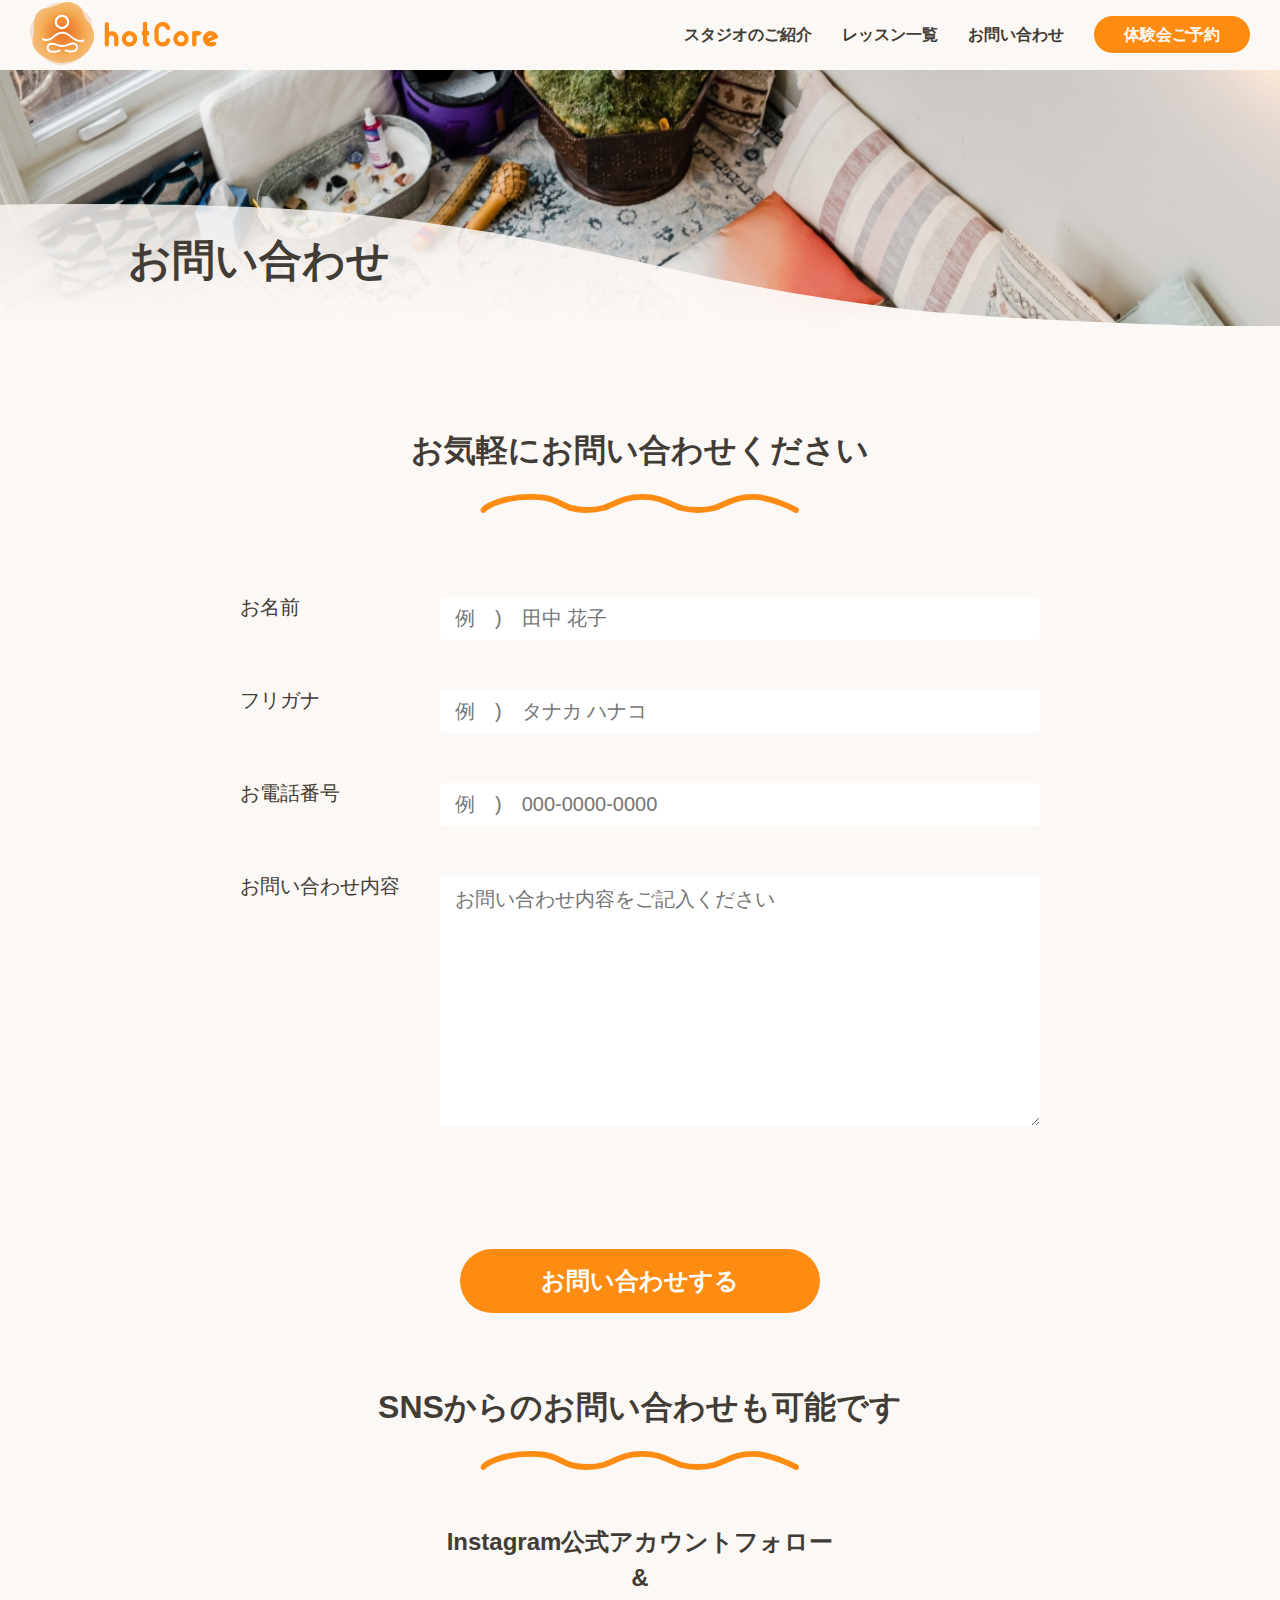
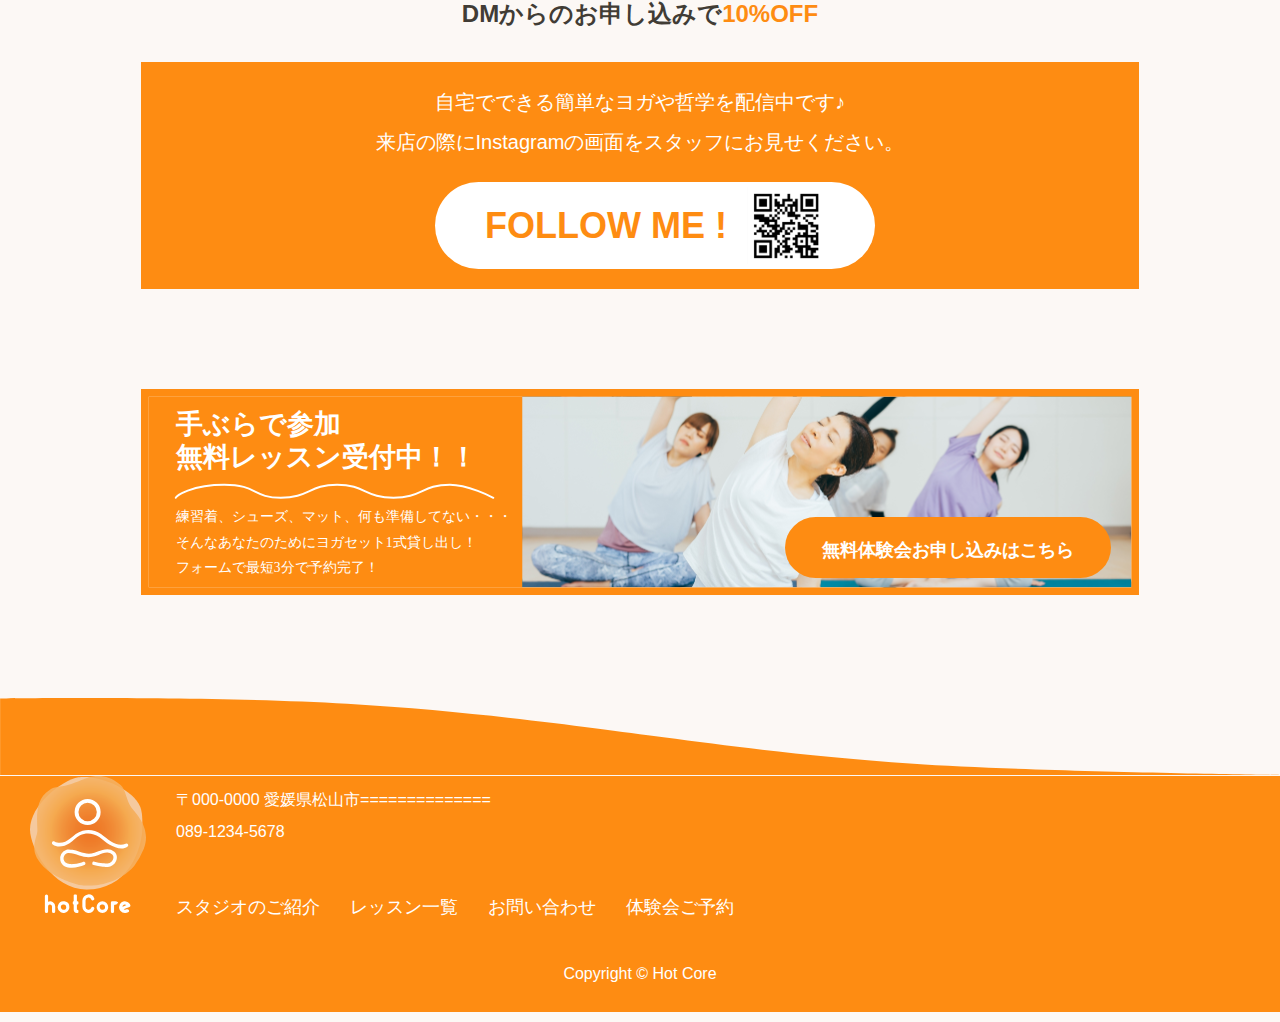
==== commit 537c8f47: "Update contact.html" ====
--- a/contact.html
+++ b/contact.html
@@ -17,7 +17,7 @@
 <body>
 
     <!-- ヘッダー -->
-    <header class="header">
+    <header class="header page-parts__header">
         <div class="header__logo">
             <h1><a href="index.html"><img src="img/logo.svg" alt="hotCoreのロゴ" class="header__logo-img"></a></h1>
         </div>
--- a/css/style.css
+++ b/css/style.css
@@ -34,6 +34,22 @@
     margin-right: 30px;
     font-weight: 600;
     transition: all 0.25s;
+}
+
+.top-header{
+    transition: all 0.3s;
+}
+
+.top-header.scroll{
+    background-color: #FCF8F5;
+}
+
+.top-header__nav{
+    color: #FFFFFF;
+}
+
+.top-header__nav.scroll{
+    color: #413C35;
 }
 
 .header__menu-btn{
@@ -533,7 +549,7 @@
     margin-top: 70px;
 }
 
-.page-parts_fvr{
+.page-parts__fv{
     width: 100%;
     height: 20vw;
     position: relative;
@@ -542,12 +558,12 @@
     background-position: center;
 }
 
-.page-parts_fvr-bg{
+.page-parts__fv-bg{
     width: 100%;
     height: 100%;
 }
 
-.page-parts_fvr-mask{
+.page-parts__fv-mask{
     width: 100%;
     position: absolute;
     bottom: -2px;
@@ -562,12 +578,12 @@
 }
 
 /* studio */
-.studio__header{
+.studio__fv{
     background-image: url("../img/studio-header.jpg");
 }
 
 /* resson */
-.resson__header{
+.resson__fv{
     background-image: url("../img/resson-header.jpg");
 }
 
@@ -680,7 +696,7 @@
 }
 
 /* contact */
-.contact__header{
+.contact__fv{
     background-image: url("../img/contact-header.jpg");
 }
 
@@ -792,7 +808,7 @@
 }
 
 /* trial */
-.trial__header{
+.trial__fv{
     background-image: url("../img/trial-header.jpg");
 }
 
@@ -1553,11 +1569,11 @@
         left: 4vw;
     }
 
-    .studio__header{
+    .studio__fv{
         background-image: url("../img/sp-studio__header.jpg");
     }
 
-    .resson__header{
+    .resson__fv{
         background-image: url("../img/sp-resson__header.jpg");
     }
 
@@ -1658,7 +1674,7 @@
         height: 50px;
     }
 
-    .trial__header{
+    .trial__fv{
         background-image: url("../img/sp-trial__header.jpg");
     }
 
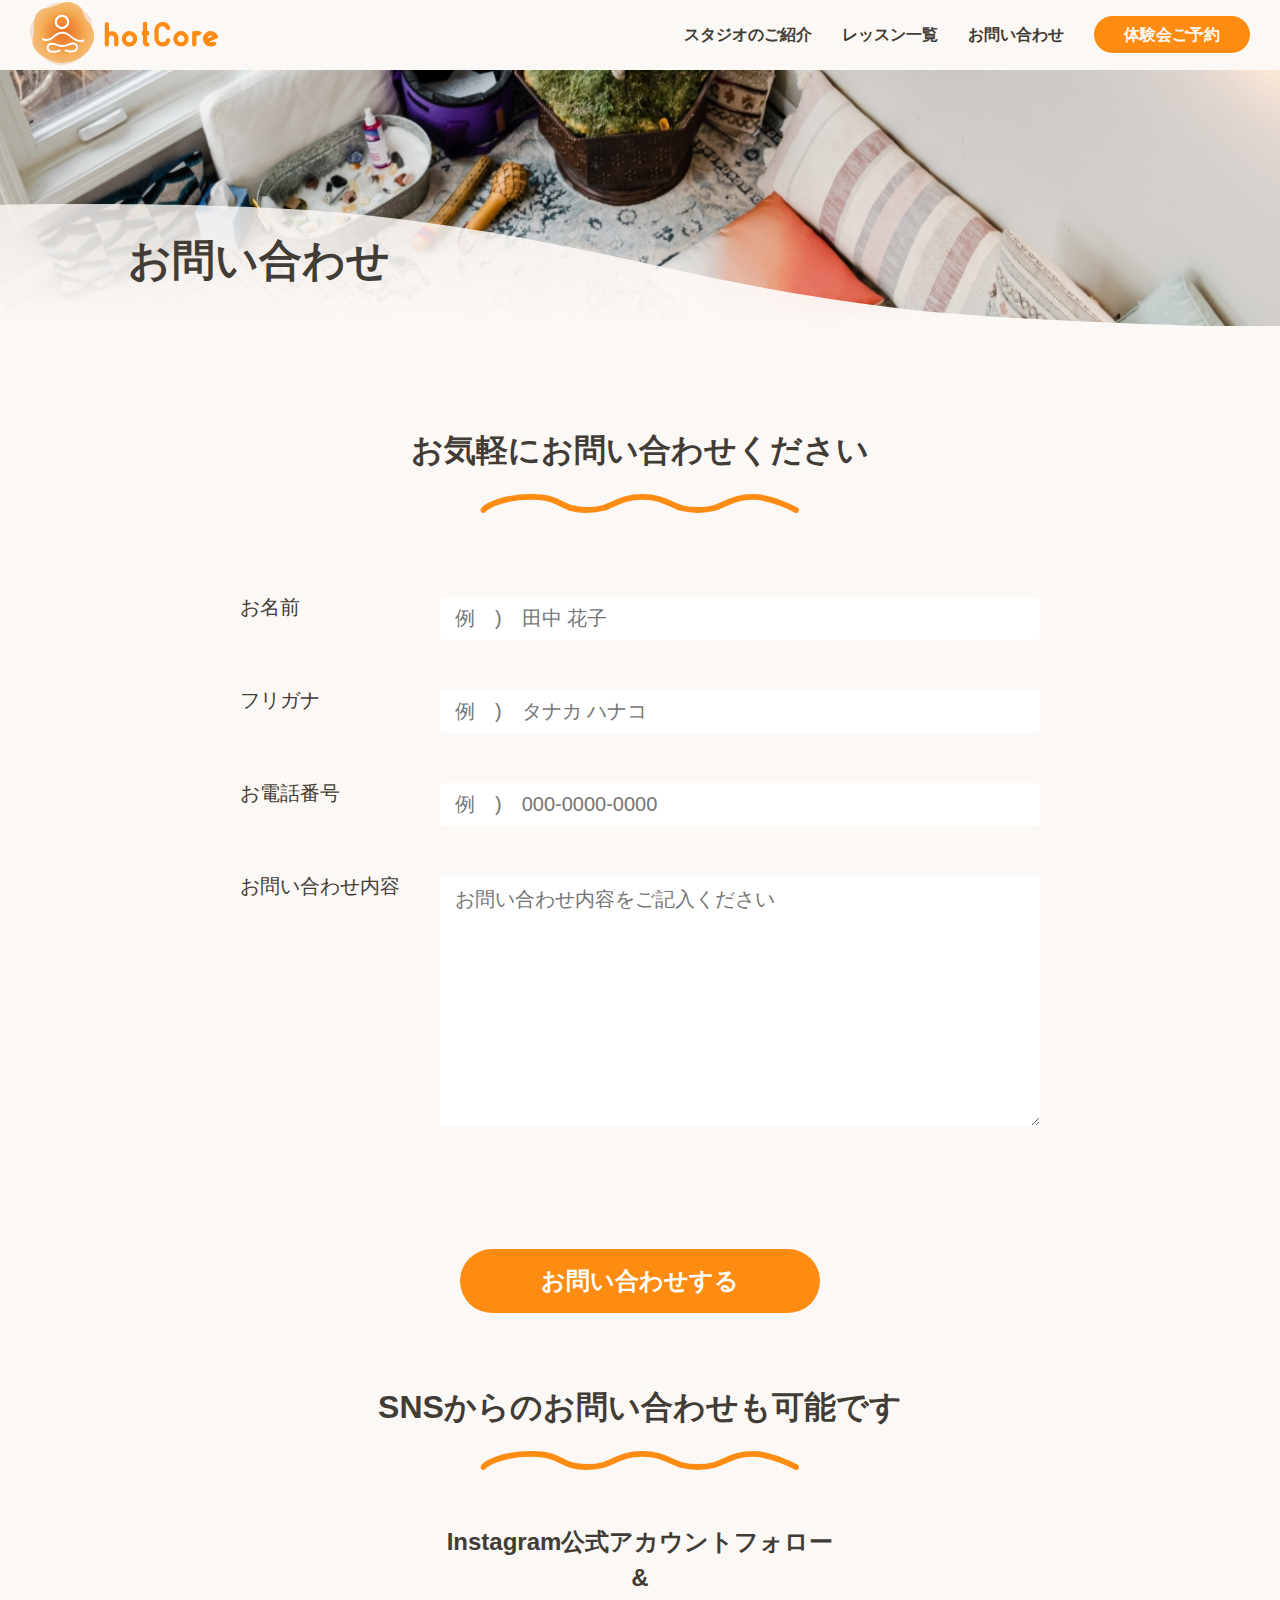
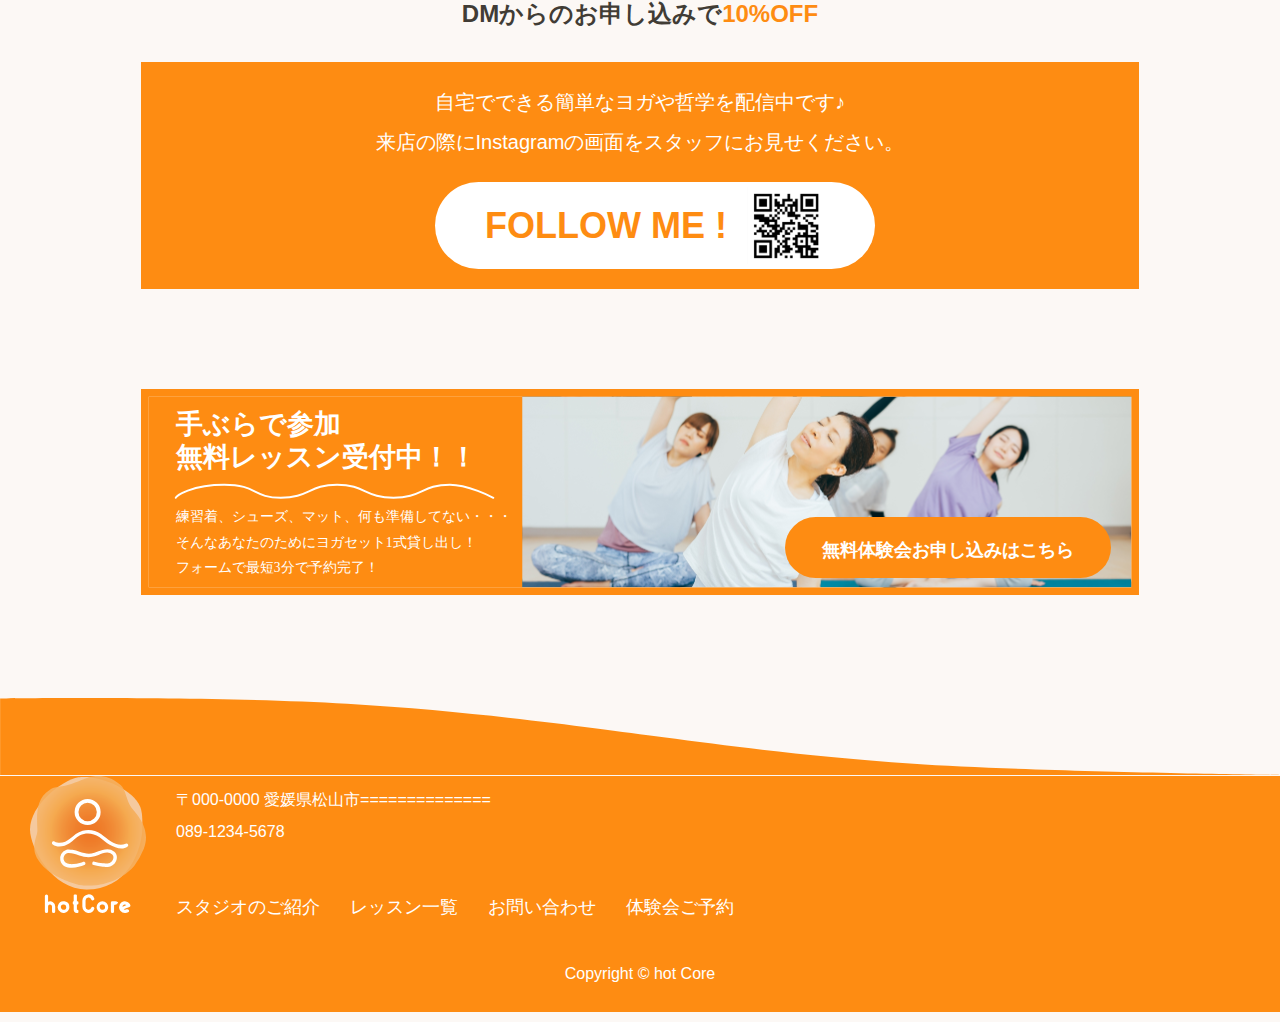
==== commit f072ffc3: "Update contact.html" ====
--- a/contact.html
+++ b/contact.html
@@ -157,7 +157,7 @@
                     </ul>
                 </div>
             </div>
-            <small>Copyright &copy; Hot Core</small>
+            <small>Copyright &copy; hot Core</small>
         </div>
     </footer>
     <script src="js/index.js"></script>
